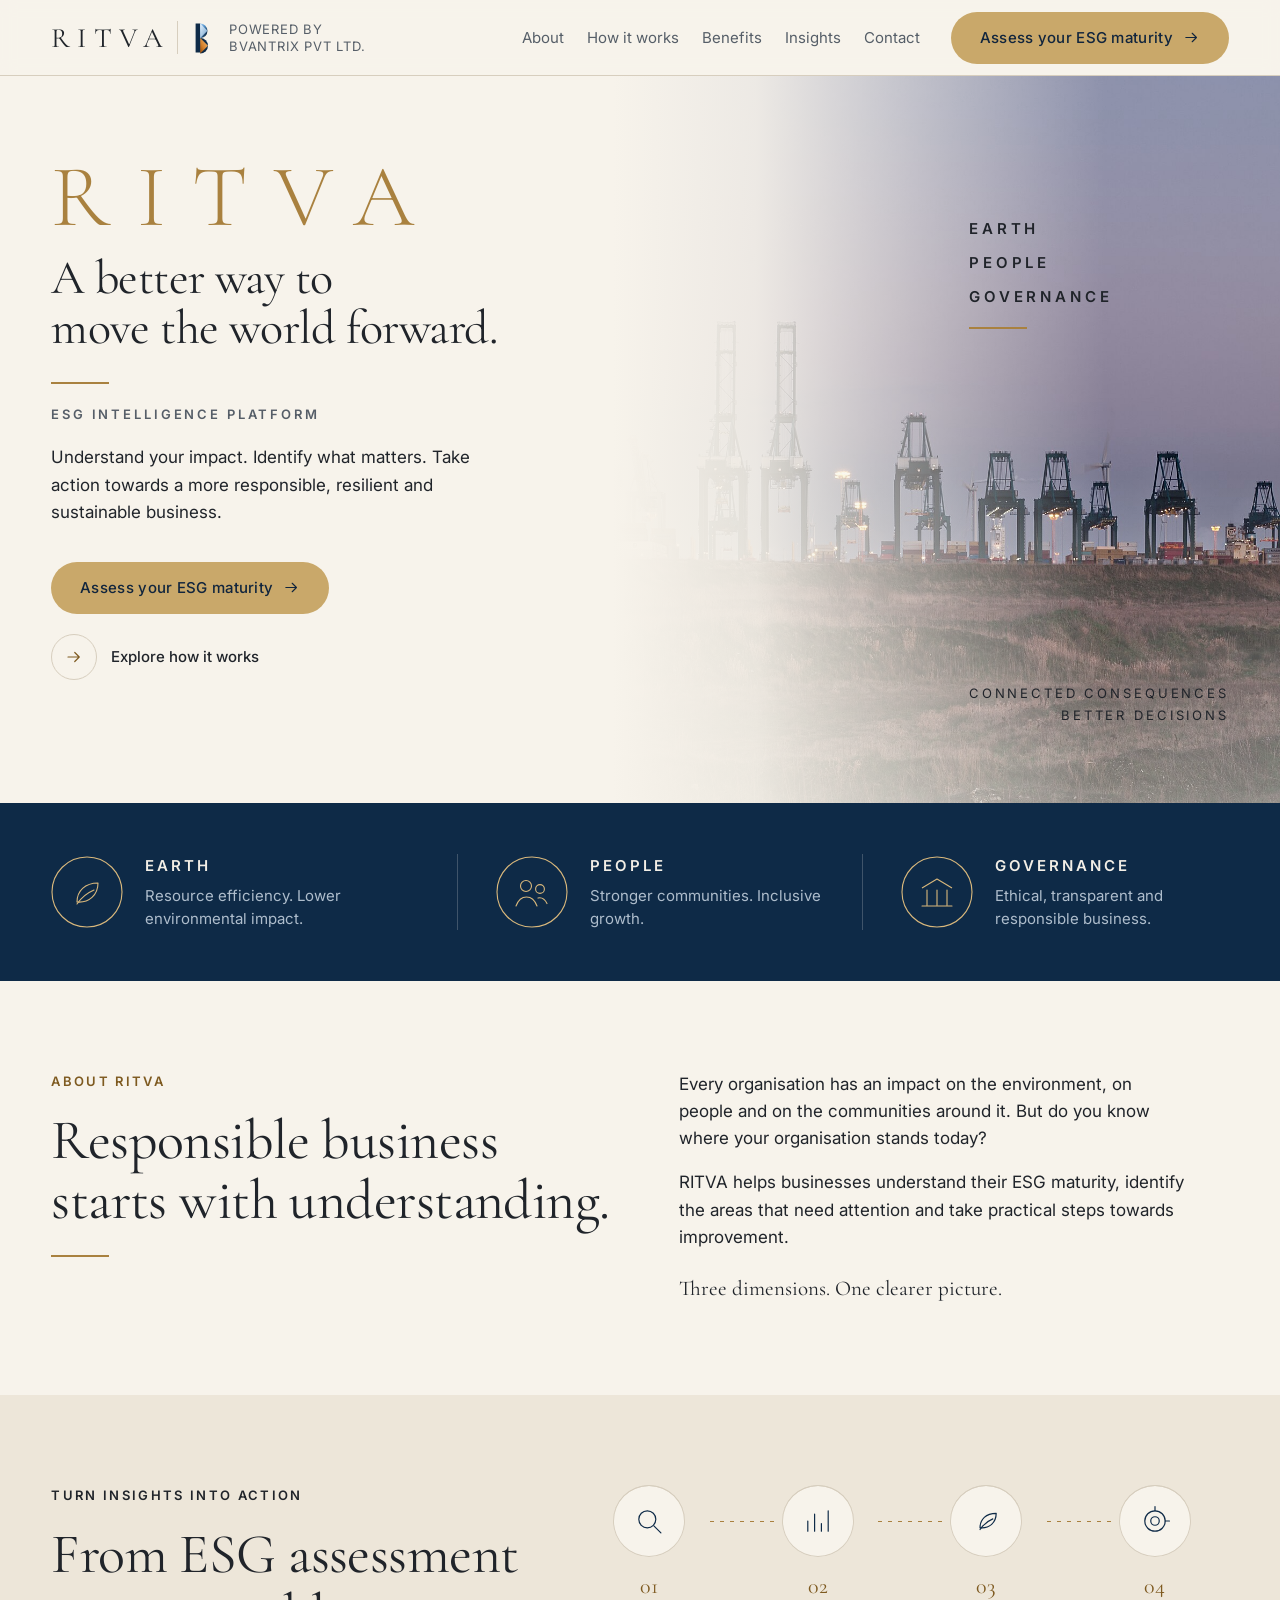
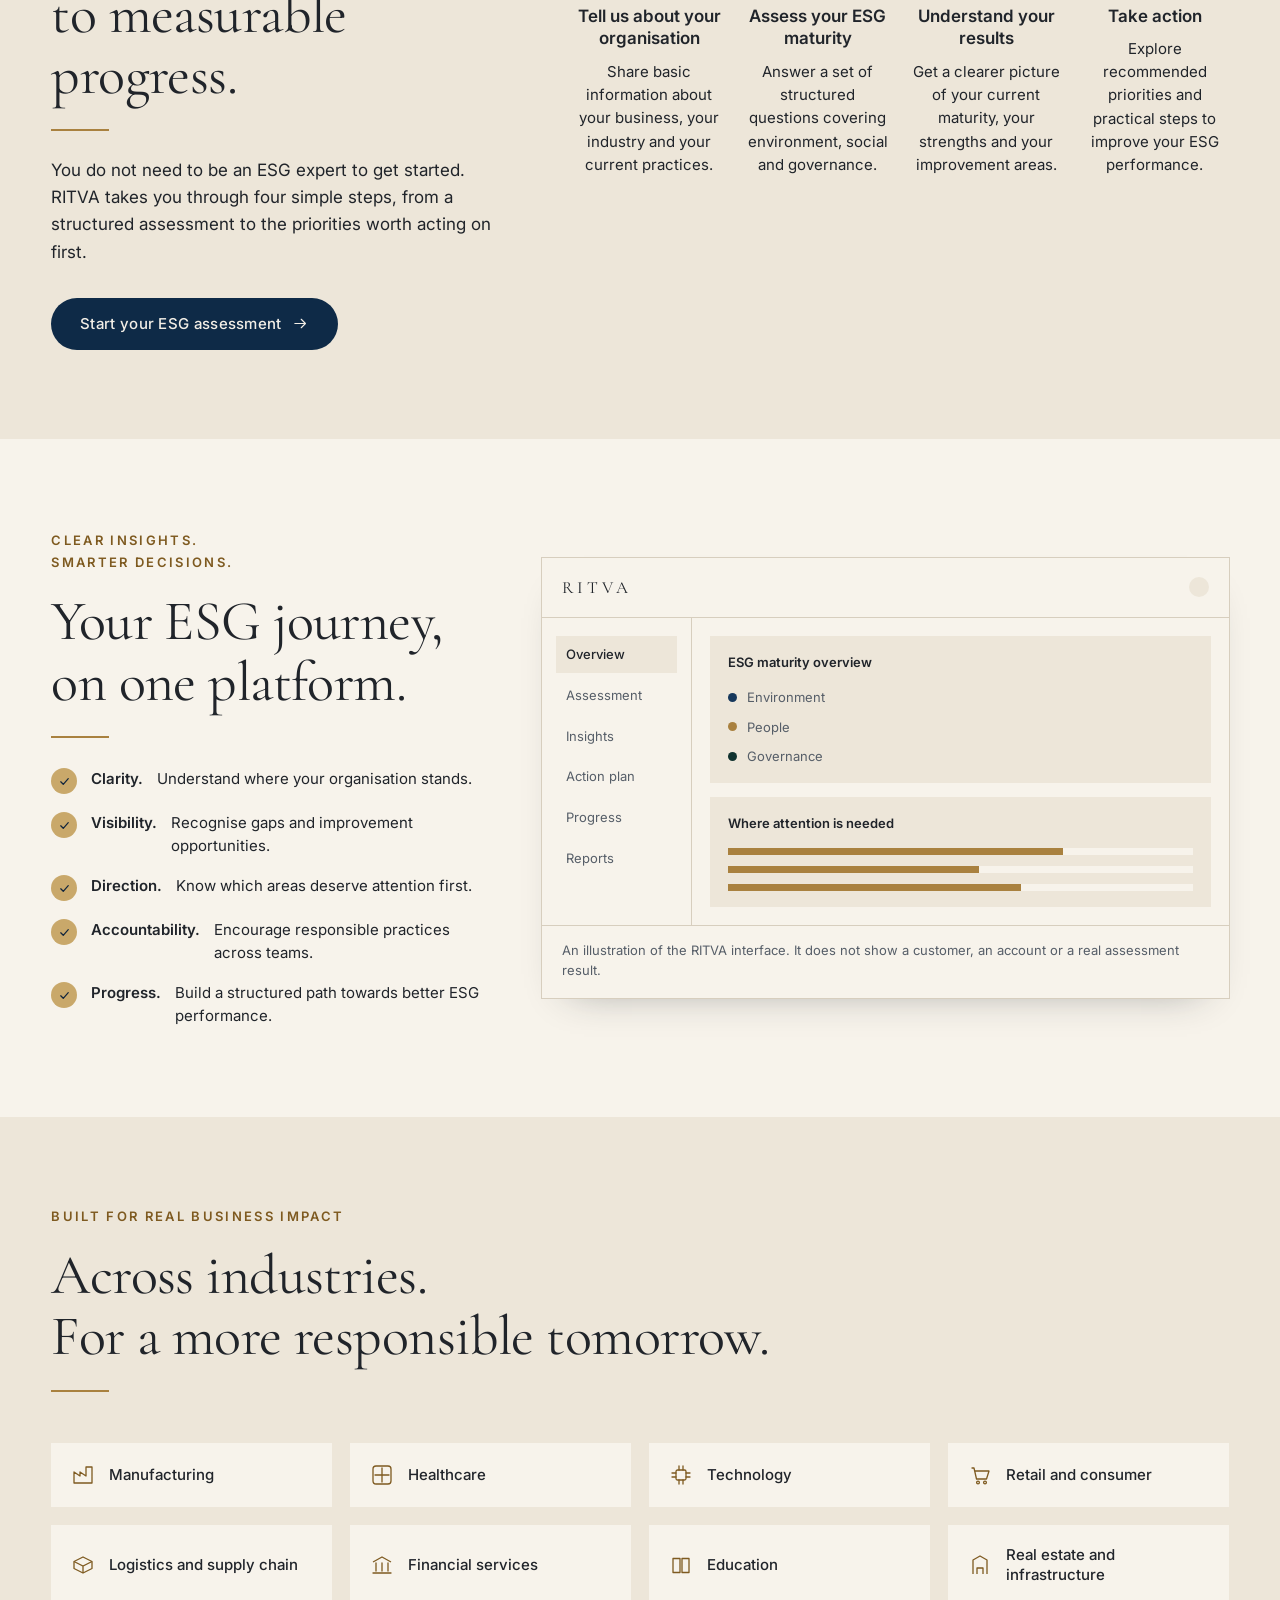
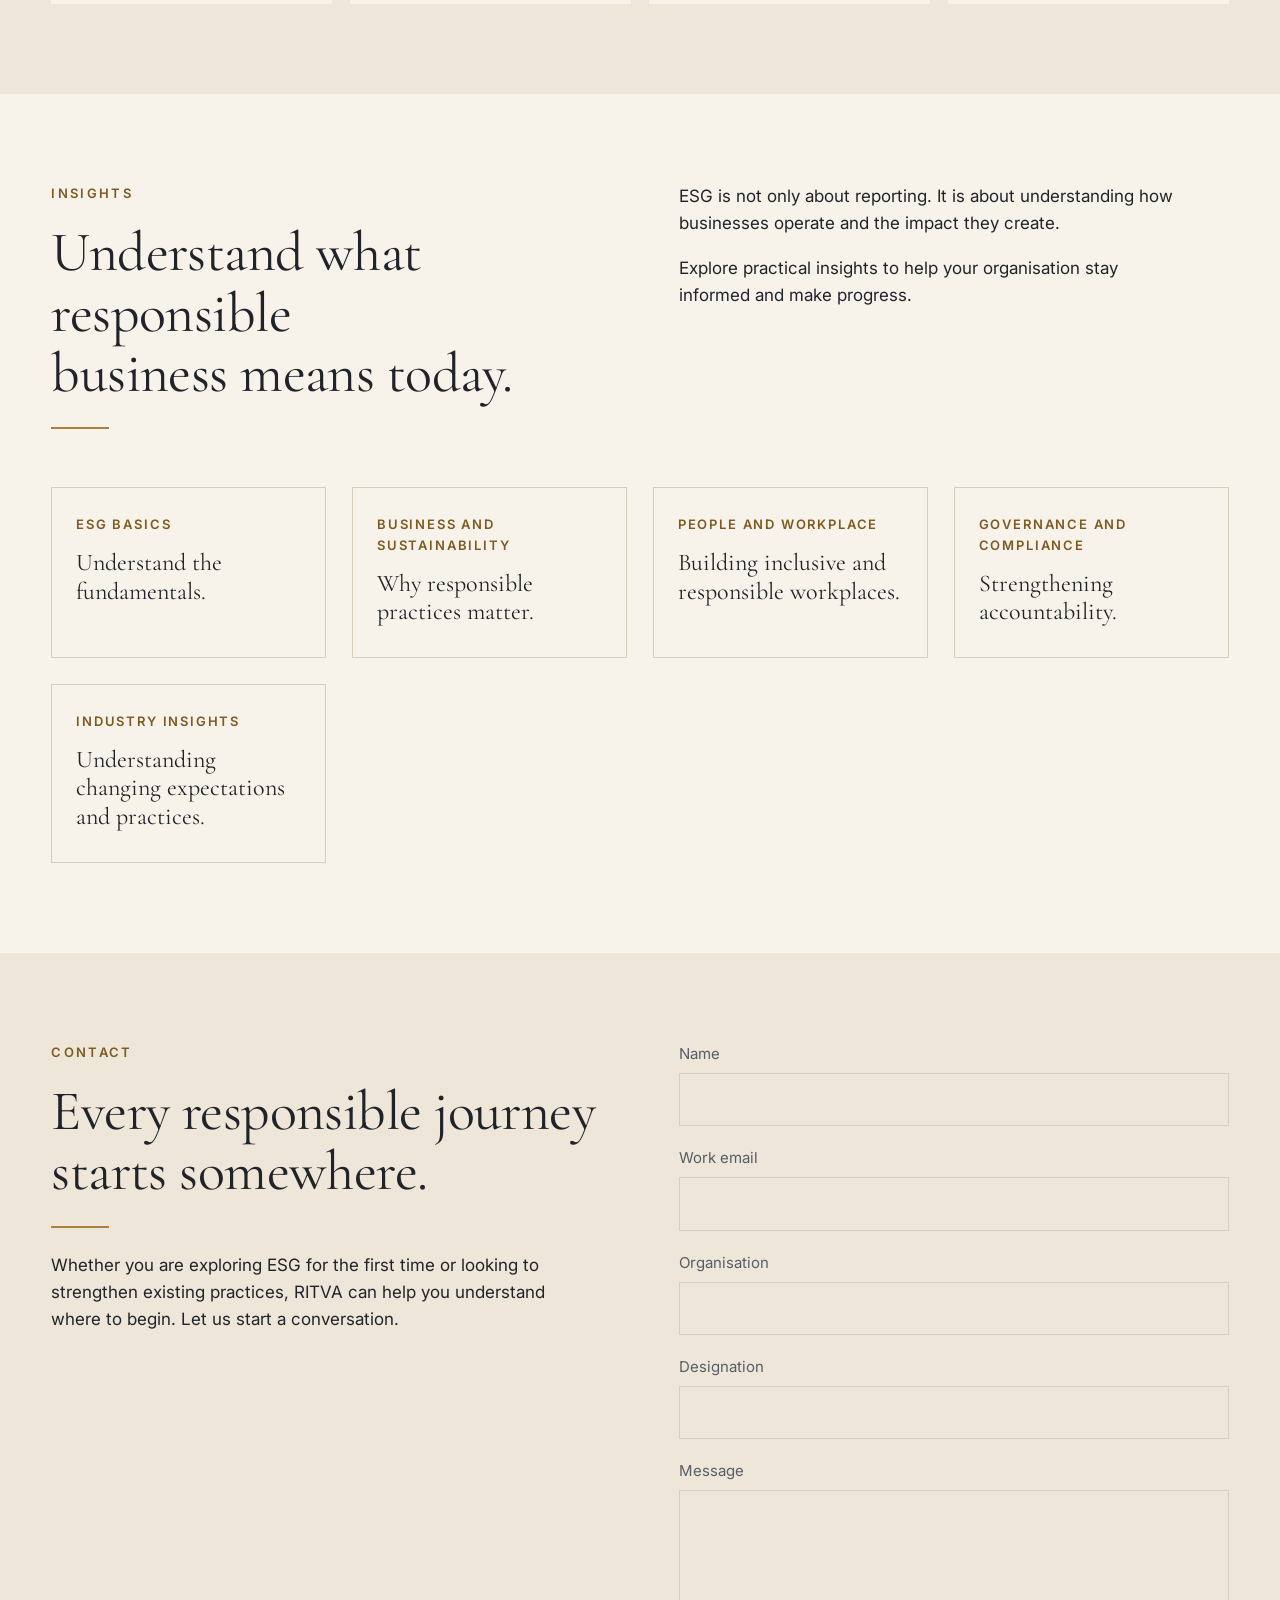
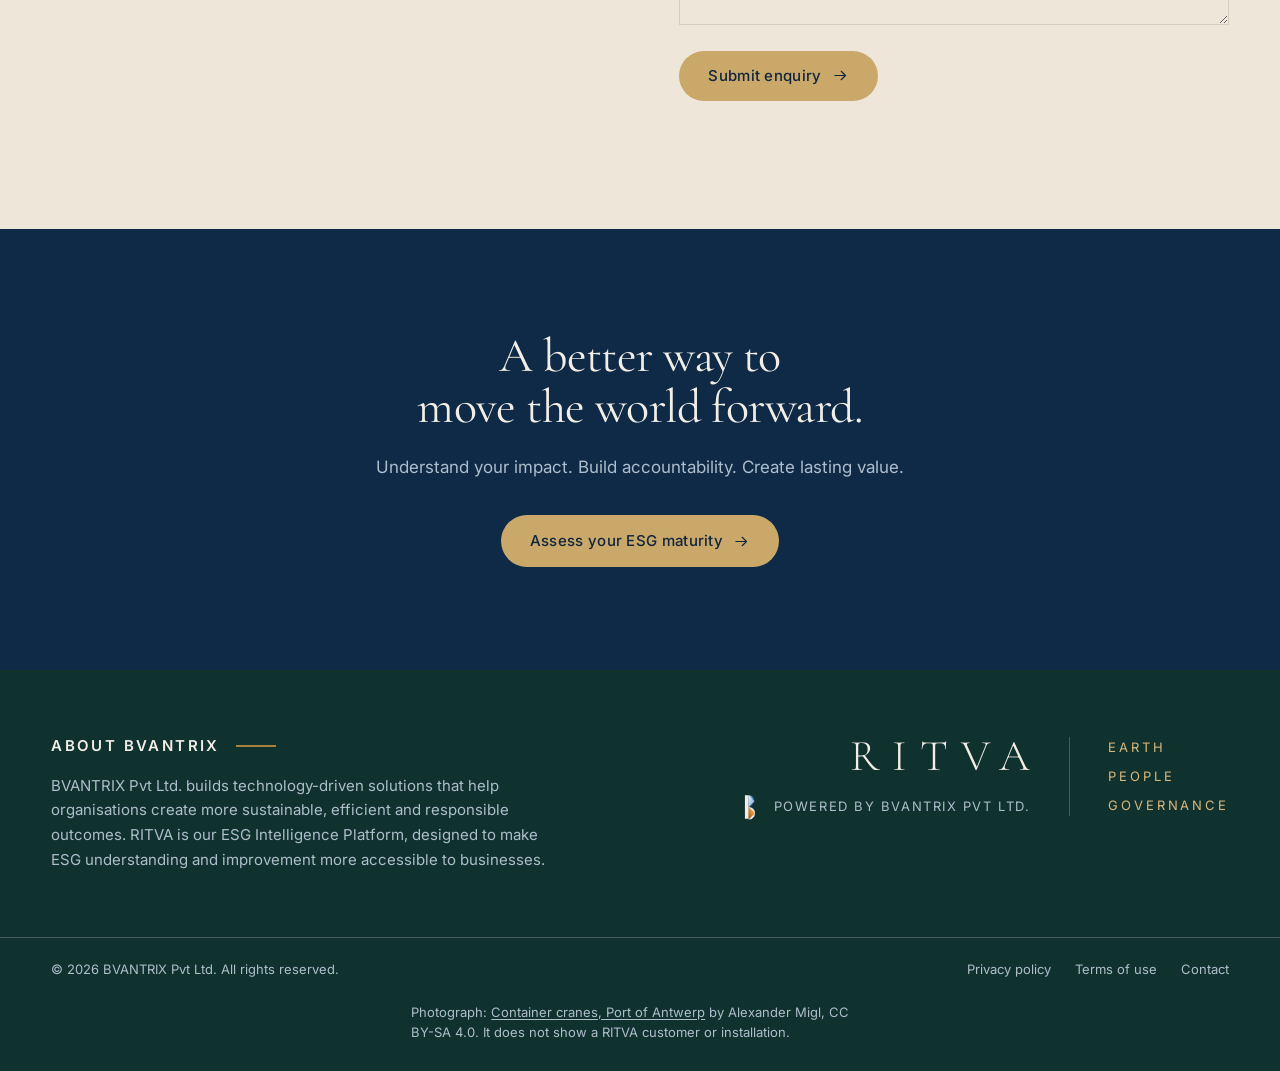
==== index.html @ c0c95ff4 "Soften the buttons: a lighter champagne, deep navy ink The fill was rgb(169,129,63), a dark ochre, c" ====
<!doctype html>
<html lang="en">
<head>
<meta charset="utf-8">
<meta name="viewport" content="width=device-width, initial-scale=1, viewport-fit=cover">

<title>RITVA, an ESG Intelligence Platform powered by BVANTRIX</title>
<meta name="description" content="RITVA helps organisations understand their ESG maturity, identify the areas that need attention and take practical steps towards a more responsible business.">
<link rel="canonical" href="https://bvantrix.com/">

<meta property="og:type" content="website">
<meta property="og:title" content="RITVA, an ESG Intelligence Platform">
<meta property="og:description" content="Understand your impact. Identify what matters. Take action towards a more responsible, resilient and sustainable business.">
<meta property="og:url" content="https://bvantrix.com/">
<meta name="twitter:card" content="summary_large_image">

<meta name="theme-color" content="#0E2A47">
<link rel="icon" href="assets/vectors/favicon.svg" type="image/svg+xml">

<link rel="preconnect" href="https://fonts.googleapis.com">
<link rel="preconnect" href="https://fonts.gstatic.com" crossorigin>
<link href="https://fonts.googleapis.com/css2?family=Cormorant+Garamond:wght@300;400;500&family=Inter:wght@400;500;600&display=swap" rel="stylesheet">

<link rel="stylesheet" href="css/ritva.css?v=2.6">
</head>
<body>

<a class="skip" href="#content">Skip to content</a>

<svg class="defs" aria-hidden="true" focusable="false">
  <defs>
    <linearGradient id="bvxB" x1="18%" y1="2%" x2="86%" y2="78%">
      <stop offset="0%" stop-color="#9CC6EC"/><stop offset="38%" stop-color="#4F8FC8"/><stop offset="100%" stop-color="#0E2A47"/>
    </linearGradient>
    <linearGradient id="bvxF" x1="0%" y1="0%" x2="100%" y2="100%">
      <stop offset="0%" stop-color="#EAF3FB"/><stop offset="100%" stop-color="#7FAFDA"/>
    </linearGradient>
    <linearGradient id="bvxA" x1="4%" y1="96%" x2="84%" y2="10%">
      <stop offset="0%" stop-color="#9A4C08"/><stop offset="42%" stop-color="#D4812C"/><stop offset="100%" stop-color="#F0B46B"/>
    </linearGradient>
    <symbol id="bvxMark" viewBox="0 0 96 124">
      <path d="M14 6 H32 V118 H14 Z" fill="currentColor"/>
      <path d="M32 6 A28 28 0 0 1 32 62 Z" fill="url(#bvxB)"/>
      <path d="M32 6 L60 34 L32 62 Z" fill="url(#bvxF)" opacity=".92"/>
      <path d="M32 62 A30 30 0 0 1 32 122 Z" fill="currentColor"/>
      <path d="M32 62 L62 92 L32 122 Z" fill="url(#bvxA)"/>
    </symbol>
    <symbol id="arw" viewBox="0 0 24 24">
      <path d="M4 12h15M13 6l6 6-6 6" fill="none" stroke="currentColor" stroke-width="1.6"
            stroke-linecap="round" stroke-linejoin="round"/>
    </symbol>
  </defs>
</svg>

<!-- ══ Header ═════════════════════════════════════════════════════════ -->
<header class="bar">
  <a class="brand" href="#top" aria-label="RITVA, home">
    <span class="brand-name">RITVA</span>
    <span class="brand-by">
      <svg class="bvx" viewBox="0 0 96 124" aria-hidden="true"><use href="#bvxMark"/></svg>
      <span>Powered by<br>BVANTRIX Pvt Ltd.</span>
    </span>
  </a>

  <nav class="bar-nav" aria-label="Primary">
    <a href="#about">About</a>
    <a href="#how">How it works</a>
    <a href="#benefits">Benefits</a>
    <a href="#insights">Insights</a>
    <a href="#contact">Contact</a>
  </nav>

  <a class="btn btn--gold bar-cta" href="#contact">
    Assess your ESG maturity <svg class="arw" viewBox="0 0 24 24" aria-hidden="true"><use href="#arw"/></svg>
  </a>
  <button class="menu" id="menuBtn" aria-expanded="false" aria-controls="drawer">Menu</button>
</header>

<div class="drawer" id="drawer" hidden>
  <a href="#about">About</a>
  <a href="#how">How it works</a>
  <a href="#benefits">Benefits</a>
  <a href="#insights">Insights</a>
  <a href="#contact">Contact</a>
  <a class="drawer-cta" href="#contact">Assess your ESG maturity</a>
</div>

<main id="content">

<!-- ══ Hero ═══════════════════════════════════════════════════════════ -->
<section class="hero" id="top">
  <div class="hero-media">
    <img src="assets/container-cranes-at-the-mpet-msc-psa.jpg" width="1920" height="1354"
         alt="A working container terminal at dusk" fetchpriority="high" decoding="async">
  </div>

  <div class="hero-inner">
    <div class="hero-words">
      <p class="wordmark">RITVA</p>
      <h1 class="display">A better way to<br>move the world forward.</h1>
      <span class="rule" aria-hidden="true"></span>
      <!-- taste-skill-ignore: the brief sets this label under the headline --><p class="eyebrow">ESG intelligence platform</p>
      <p class="hero-copy">
        Understand your impact. Identify what matters.
        Take action towards a more responsible, resilient and sustainable business.
      </p>
      <div class="hero-acts">
        <a class="btn btn--gold" href="#contact">
          Assess your ESG maturity <svg class="arw" viewBox="0 0 24 24" aria-hidden="true"><use href="#arw"/></svg>
        </a>
        <a class="btn-ring" href="#how">
          <span class="ring" aria-hidden="true"><svg class="arw" viewBox="0 0 24 24"><use href="#arw"/></svg></span>
          Explore how it works
        </a>
      </div>
    </div>

    <p class="hero-dims" aria-label="Earth, People, Governance">
      <span>Earth</span><span>People</span><span>Governance</span>
      <span class="rule" aria-hidden="true"></span>
    </p>

    <p class="hero-foot" aria-hidden="true">Connected consequences<br>Better decisions</p>
  </div>
</section>

<!-- ══ The three dimensions ═══════════════════════════════════════════ -->
<section class="band" aria-label="The three dimensions RITVA measures">
  <ul class="dims">
    <li>
      <span class="dim-icon" aria-hidden="true">
        <svg viewBox="0 0 72 72" fill="none" stroke="currentColor" stroke-width="1.1">
          <circle cx="36" cy="36" r="35"/>
          <path d="M26 46c0-11 8-19 21-19 0 12-9 20-21 19Z" stroke-linejoin="round"/>
          <path d="M26 48c4-6 10-11 17-14" stroke-linecap="round"/>
        </svg>
      </span>
      <div><h2>Earth</h2><p>Resource efficiency. Lower environmental impact.</p></div>
    </li>
    <li>
      <span class="dim-icon" aria-hidden="true">
        <svg viewBox="0 0 72 72" fill="none" stroke="currentColor" stroke-width="1.1">
          <circle cx="36" cy="36" r="35"/>
          <circle cx="30" cy="30" r="5.5"/><circle cx="44" cy="33" r="4.4"/>
          <path d="M20 50c2.2-6 6-9 10.5-9s8.3 3 10.5 9" stroke-linecap="round"/>
          <path d="M42 42c3.6-.9 7 1.4 9 5.6" stroke-linecap="round"/>
        </svg>
      </span>
      <div><h2>People</h2><p>Stronger communities. Inclusive growth.</p></div>
    </li>
    <li>
      <span class="dim-icon" aria-hidden="true">
        <svg viewBox="0 0 72 72" fill="none" stroke="currentColor" stroke-width="1.1">
          <circle cx="36" cy="36" r="35"/>
          <path d="M21 32 36 23l15 9" stroke-linejoin="round"/>
          <path d="M26 34v15M36 34v15M46 34v15M21 50h30" stroke-linecap="round"/>
        </svg>
      </span>
      <div><h2>Governance</h2><p>Ethical, transparent and responsible business.</p></div>
    </li>
  </ul>
</section>

<!-- ══ About RITVA ════════════════════════════════════════════════════ -->
<section class="page" id="about">
  <div class="split">
    <div>
      <!-- taste-skill-ignore: section labels, as the approved design shows them --><p class="kicker">About RITVA</p>
      <h2 class="head">Responsible business<br>starts with understanding.</h2>
      <span class="rule" aria-hidden="true"></span>
    </div>
    <div class="prose">
      <p>Every organisation has an impact on the environment, on people and on the
        communities around it. But do you know where your organisation stands today?</p>
      <p>RITVA helps businesses understand their ESG maturity, identify the areas
        that need attention and take practical steps towards improvement.</p>
      <p class="prose-note">Three dimensions. One clearer picture.</p>
    </div>
  </div>
</section>

<!-- ══ How it works ═══════════════════════════════════════════════════ -->
<section class="page page--stone" id="how">
  <div class="turn">
    <div class="turn-words">
      <!-- taste-skill-ignore: section labels, as the approved design shows them --><p class="kicker">Turn insights into action</p>
      <h2 class="head">From ESG assessment<br>to measurable progress.</h2>
      <span class="rule" aria-hidden="true"></span>
      <p>You do not need to be an ESG expert to get started. RITVA takes you
        through four simple steps, from a structured assessment to the priorities
        worth acting on first.</p>
      <p class="turn-act"><a class="btn btn--navy" href="#contact">
        Start your ESG assessment <svg class="arw" viewBox="0 0 24 24" aria-hidden="true"><use href="#arw"/></svg>
      </a></p>
    </div>

    <ol class="track">
      <li>
        <span class="track-ico" aria-hidden="true">
          <svg viewBox="0 0 40 40" fill="none" stroke="currentColor" stroke-width="1.4">
            <circle cx="18" cy="18" r="10"/><path d="M26 26l8 8" stroke-linecap="round"/>
          </svg>
        </span>
        <span class="track-n">01</span><!-- taste-skill-ignore: the brief numbers these steps -->
        <h3>Tell us about your organisation</h3>
        <p>Share basic information about your business, your industry and your
          current practices.</p>
      </li>
      <li>
        <span class="track-ico" aria-hidden="true">
          <svg viewBox="0 0 40 40" fill="none" stroke="currentColor" stroke-width="1.4">
            <path d="M8 32V20M16 32V12M24 32v-9M32 32V8" stroke-linecap="round"/>
          </svg>
        </span>
        <span class="track-n">02</span><!-- taste-skill-ignore: the brief numbers these steps -->
        <h3>Assess your ESG maturity</h3>
        <p>Answer a set of structured questions covering environment, social and
          governance.</p>
      </li>
      <li>
        <span class="track-ico" aria-hidden="true">
          <svg viewBox="0 0 40 40" fill="none" stroke="currentColor" stroke-width="1.4">
            <path d="M13 28c0-10 7-17 19-17 0 11-8 18-19 17Z" stroke-linejoin="round"/>
            <path d="M13 30c4-6 9-10 15-12.5" stroke-linecap="round"/>
          </svg>
        </span>
        <span class="track-n">03</span><!-- taste-skill-ignore: the brief numbers these steps -->
        <h3>Understand your results</h3>
        <p>Get a clearer picture of your current maturity, your strengths and your
          improvement areas.</p>
      </li>
      <li>
        <span class="track-ico" aria-hidden="true">
          <svg viewBox="0 0 40 40" fill="none" stroke="currentColor" stroke-width="1.4">
            <circle cx="20" cy="20" r="12"/><circle cx="20" cy="20" r="5"/>
            <path d="M20 8V3M32 20h5" stroke-linecap="round"/>
          </svg>
        </span>
        <span class="track-n">04</span><!-- taste-skill-ignore: the brief numbers these steps -->
        <h3>Take action</h3>
        <p>Explore recommended priorities and practical steps to improve your ESG
          performance.</p>
      </li>
    </ol>
  </div>
</section>

<!-- ══ Benefits, on one platform ══════════════════════════════════════ -->
<section class="page" id="benefits">
  <div class="platform">
    <div class="platform-words">
      <!-- taste-skill-ignore: section labels, as the approved design shows them --><p class="kicker">Clear insights.<br>Smarter decisions.</p>
      <h2 class="head">Your ESG journey,<br>on one platform.</h2>
      <span class="rule" aria-hidden="true"></span>
      <ul class="ticks">
        <li><span class="tick" aria-hidden="true"><svg viewBox="0 0 24 24"><path d="M6 12.5l4 4 8-9" fill="none" stroke="currentColor" stroke-width="2" stroke-linecap="round" stroke-linejoin="round"/></svg></span>
          <b>Clarity.</b> Understand where your organisation stands.</li>
        <li><span class="tick" aria-hidden="true"><svg viewBox="0 0 24 24"><path d="M6 12.5l4 4 8-9" fill="none" stroke="currentColor" stroke-width="2" stroke-linecap="round" stroke-linejoin="round"/></svg></span>
          <b>Visibility.</b> Recognise gaps and improvement opportunities.</li>
        <li><span class="tick" aria-hidden="true"><svg viewBox="0 0 24 24"><path d="M6 12.5l4 4 8-9" fill="none" stroke="currentColor" stroke-width="2" stroke-linecap="round" stroke-linejoin="round"/></svg></span>
          <b>Direction.</b> Know which areas deserve attention first.</li>
        <li><span class="tick" aria-hidden="true"><svg viewBox="0 0 24 24"><path d="M6 12.5l4 4 8-9" fill="none" stroke="currentColor" stroke-width="2" stroke-linecap="round" stroke-linejoin="round"/></svg></span>
          <b>Accountability.</b> Encourage responsible practices across teams.</li>
        <li><span class="tick" aria-hidden="true"><svg viewBox="0 0 24 24"><path d="M6 12.5l4 4 8-9" fill="none" stroke="currentColor" stroke-width="2" stroke-linecap="round" stroke-linejoin="round"/></svg></span>
          <b>Progress.</b> Build a structured path towards better ESG performance.</li>
      </ul>
    </div>

    <figure class="panel" aria-labelledby="panelCap">
      <div class="panel-top">
        <span class="panel-brand">RITVA</span>
        <span class="panel-dot" aria-hidden="true"></span>
      </div>
      <div class="panel-body">
        <nav class="panel-rail" aria-hidden="true">
          <span class="on">Overview</span><span>Assessment</span><span>Insights</span>
          <span>Action plan</span><span>Progress</span><span>Reports</span>
        </nav>
        <div class="panel-main">
          <div class="panel-card">
            <p class="panel-h">ESG maturity overview</p>
            <ul class="panel-legend">
              <li><i style="background:var(--navy-2)"></i>Environment</li>
              <li><i style="background:var(--gold)"></i>People</li>
              <li><i style="background:var(--teal)"></i>Governance</li>
            </ul>
          </div>
          <div class="panel-card panel-card--wide">
            <p class="panel-h">Where attention is needed</p>
            <ul class="panel-bars" aria-hidden="true">
              <li><span style="width:72%"></span></li>
              <li><span style="width:54%"></span></li>
              <li><span style="width:63%"></span></li>
            </ul>
          </div>
        </div>
      </div>
      <figcaption id="panelCap">An illustration of the RITVA interface. It does not show a
        customer, an account or a real assessment result.</figcaption>
    </figure>
  </div>
</section>

<!-- ══ Across industries ══════════════════════════════════════════════ -->
<section class="page page--stone" id="industries">
  <div class="split split--wide">
    <div>
      <!-- taste-skill-ignore: section labels, as the approved design shows them --><p class="kicker">Built for real business impact</p>
      <h2 class="head">Across industries.<br>For a more responsible tomorrow.</h2>
      <span class="rule" aria-hidden="true"></span>
    </div>
  </div>

  <ul class="inds">
    <li><span aria-hidden="true"><svg viewBox="0 0 24 24" fill="none" stroke="currentColor" stroke-width="1.3"><path d="M3 20V9l6 4V9l6 4V4h6v16H3Z" stroke-linejoin="round"/></svg></span>Manufacturing</li>
    <li><span aria-hidden="true"><svg viewBox="0 0 24 24" fill="none" stroke="currentColor" stroke-width="1.3"><path d="M12 5v14M5 12h14" stroke-linecap="round"/><rect x="3" y="3" width="18" height="18" rx="3"/></svg></span>Healthcare</li>
    <li><span aria-hidden="true"><svg viewBox="0 0 24 24" fill="none" stroke="currentColor" stroke-width="1.3"><rect x="7" y="7" width="10" height="10" rx="1.5"/><path d="M10 3v4M14 3v4M10 17v4M14 17v4M3 10h4M3 14h4M17 10h4M17 14h4" stroke-linecap="round"/></svg></span>Technology</li>
    <li><span aria-hidden="true"><svg viewBox="0 0 24 24" fill="none" stroke="currentColor" stroke-width="1.3"><path d="M4 5h2l2.5 11h10L21 8H7" stroke-linecap="round" stroke-linejoin="round"/><circle cx="10" cy="19.5" r="1.4"/><circle cx="17" cy="19.5" r="1.4"/></svg></span>Retail and consumer</li>
    <li><span aria-hidden="true"><svg viewBox="0 0 24 24" fill="none" stroke="currentColor" stroke-width="1.3"><path d="M3 8.5 12 4l9 4.5v7L12 20l-9-4.5v-7Z" stroke-linejoin="round"/><path d="M3 8.5 12 13l9-4.5M12 13v7"/></svg></span>Logistics and supply chain</li>
    <li><span aria-hidden="true"><svg viewBox="0 0 24 24" fill="none" stroke="currentColor" stroke-width="1.3"><path d="M3 9 12 4l9 5" stroke-linejoin="round"/><path d="M6 10v8M12 10v8M18 10v8M3 20h18" stroke-linecap="round"/></svg></span>Financial services</li>
    <li><span aria-hidden="true"><svg viewBox="0 0 24 24" fill="none" stroke="currentColor" stroke-width="1.3"><path d="M4 5.5h7v14H4zM13 5.5h7v14h-7z" stroke-linejoin="round"/></svg></span>Education</li>
    <li><span aria-hidden="true"><svg viewBox="0 0 24 24" fill="none" stroke="currentColor" stroke-width="1.3"><path d="M5 21V7l7-4 7 4v14" stroke-linejoin="round"/><path d="M9 21v-6h6v6" stroke-linejoin="round"/></svg></span>Real estate and infrastructure</li>
  </ul>
</section>

<!-- ══ Insights ═══════════════════════════════════════════════════════ -->
<section class="page" id="insights">
  <div class="split">
    <div>
      <!-- taste-skill-ignore: section labels, as the approved design shows them --><p class="kicker">Insights</p>
      <h2 class="head">Understand what responsible<br>business means today.</h2>
      <span class="rule" aria-hidden="true"></span>
    </div>
    <div class="prose">
      <p>ESG is not only about reporting. It is about understanding how businesses
        operate and the impact they create.</p>
      <p>Explore practical insights to help your organisation stay informed and
        make progress.</p>
    </div>
  </div>

  <ul class="cards">
    <li><p class="card-cat">ESG basics</p><h3>Understand the fundamentals.</h3></li>
    <li><p class="card-cat">Business and sustainability</p><h3>Why responsible practices matter.</h3></li>
    <li><p class="card-cat">People and workplace</p><h3>Building inclusive and responsible workplaces.</h3></li>
    <li><p class="card-cat">Governance and compliance</p><h3>Strengthening accountability.</h3></li>
    <li><p class="card-cat">Industry insights</p><h3>Understanding changing expectations and practices.</h3></li>
  </ul>
</section>

<!-- ══ Contact ════════════════════════════════════════════════════════ -->
<section class="page page--stone" id="contact">
  <div class="split split--form">
    <div>
      <!-- taste-skill-ignore: section labels, as the approved design shows them --><p class="kicker">Contact</p>
      <h2 class="head">Every responsible journey<br>starts somewhere.</h2>
      <span class="rule" aria-hidden="true"></span>
      <p class="prose-lead">
        Whether you are exploring ESG for the first time or looking to strengthen
        existing practices, RITVA can help you understand where to begin.
        Let us start a conversation.
      </p>
    </div>

    <form id="enquiry" novalidate>
      <div class="fields">
        <div class="fld">
          <label for="fName">Name</label>
          <input id="fName" name="name" type="text" autocomplete="name" required>
        </div>
        <div class="fld">
          <label for="fEmail">Work email</label>
          <input id="fEmail" name="email" type="email" autocomplete="email" required>
        </div>
        <div class="fld">
          <label for="fOrg">Organisation</label>
          <input id="fOrg" name="organisation" type="text" autocomplete="organization" required>
        </div>
        <div class="fld">
          <label for="fRole">Designation</label>
          <input id="fRole" name="designation" type="text" autocomplete="organization-title">
        </div>
        <div class="fld">
          <label for="fMsg">Message</label>
          <textarea id="fMsg" name="message" rows="4"></textarea>
        </div>
      </div>
      <p class="form-act">
        <button class="btn btn--gold" type="submit">
          Submit enquiry <svg class="arw" viewBox="0 0 24 24" aria-hidden="true"><use href="#arw"/></svg>
        </button>
      </p>
      <p class="form-note" id="formNote" role="status" aria-live="polite"></p>
    </form>
  </div>
</section>

<!-- ══ Final call to action ═══════════════════════════════════════════ -->
<section class="close-cta" aria-labelledby="closeHead">
  <h2 class="display" id="closeHead">A better way to<br>move the world forward.</h2>
  <p>Understand your impact. Build accountability. Create lasting value.</p>
  <p><a class="btn btn--gold" href="#contact">
    Assess your ESG maturity <svg class="arw" viewBox="0 0 24 24" aria-hidden="true"><use href="#arw"/></svg>
  </a></p>
</section>

</main>

<!-- ══ Footer ═════════════════════════════════════════════════════════ -->
<footer class="foot">
  <div class="foot-main">
    <div class="foot-about">
      <h2>About BVANTRIX <span class="rule" aria-hidden="true"></span></h2>
      <p>BVANTRIX Pvt Ltd. builds technology-driven solutions that help organisations
        create more sustainable, efficient and responsible outcomes. RITVA is our ESG
        Intelligence Platform, designed to make ESG understanding and improvement more
        accessible to businesses.</p>
    </div>

    <div class="foot-brand">
      <div>
        <p class="wordmark wordmark--foot">RITVA</p>
        <p class="foot-by">
          <svg class="bvx" viewBox="0 0 96 124" aria-hidden="true"><use href="#bvxMark"/></svg>
          <span>Powered by BVANTRIX Pvt Ltd.</span>
        </p>
      </div>
      <p class="foot-dims"><span>Earth</span><span>People</span><span>Governance</span></p>
    </div>
  </div>

  <div class="foot-strip">
    <p>&copy; 2026 BVANTRIX Pvt Ltd. All rights reserved.</p>
    <nav aria-label="Legal">
      <a href="#contact">Privacy policy</a>
      <a href="#contact">Terms of use</a>
      <a href="#contact">Contact</a>
    </nav>
  </div>

  <p class="foot-credit">
    Photograph: <a href="https://commons.wikimedia.org/wiki/File:Container_cranes_at_the_MPET-_MSC_PSA_European_Terminal_in_Port_of_Antwerp_(Kieldrecht,_Belgium)_during_sunset_(DSCF2787).jpg">Container cranes, Port of Antwerp</a>
    by Alexander Migl, CC BY-SA 4.0. It does not show a RITVA customer or installation.
  </p>
</footer>

<script src="js/ritva.js?v=2.0"></script>
</body>
</html>
---- css/ritva.css ----
/* ===========================================================================
   RITVA, an ESG Intelligence Platform powered by BVANTRIX Pvt Ltd.
   Palette, type and layout follow the approved implementation brief:
   deep navy, warm ivory, champagne gold, soft stone, dark charcoal;
   an editorial serif for headlines over a clean sans for everything else.
   =========================================================================== */

:root {
  /* paper and ink */
  --ivory:    #F7F3EB;   /* primary background */
  --stone:    #EDE6D9;   /* secondary background */
  --charcoal: #20242A;   /* body text */
  --muted:    #565E68;   /* secondary text, 7.0:1 on ivory */

  /* the dark fields */
  --navy:     #0E2A47;
  --navy-2:   #16385C;
  --teal:     #10322F;
  --on-navy:  #F2EEE6;
  --on-navy-2:#AEBDCC;   /* 7.3:1 on navy */

  /* the one highlight */
  /* three weights of one champagne note, each for a different job:
     --gold      ink and rules on paper (3.2:1 at display size)
     --gold-fill the lighter champagne a button is filled with
     --gold-text the darkened note small labels are set in (5.1:1 on stone) */
  --gold:      #A9813F;
  --gold-fill: #C9A86A;
  --gold-deep: #B8954F;   /* the fill, pressed */
  --gold-text: #7E5A20;
  --gold-lit: #D9B87C;   /* the same note, for use on navy */
  --gold-ink: #11253D;   /* deep navy on the champagne fill: 6.9:1, and far softer than near-black */
  --rule:     #D7CEBE;
  --rule-navy:rgba(242,238,230,.22);

  /* two faces, no more */
  --display: "Cormorant Garamond", Georgia, "Times New Roman", serif;
  --text:    "Inter", -apple-system, BlinkMacSystemFont, system-ui, sans-serif;

  /* a small type scale */
  --t-micro: 0.8125rem;                                    /* 13 */
  --t-small: 0.9375rem;                                    /* 15 */
  --t-body:  clamp(1rem, 0.95rem + 0.2vw, 1.0625rem);      /* 16-17 */
  --t-lead:  clamp(1.125rem, 1rem + 0.45vw, 1.3125rem);    /* 18-21 */
  --t-h3:    clamp(1.25rem, 1.05rem + 0.6vw, 1.5rem);      /* 20-24 */
  --t-head:  clamp(2rem, 1.25rem + 2.9vw, 3.5rem);         /* 32-56 */
  --t-disp:  clamp(2.125rem, 1.4rem + 2.2vw, 3rem);        /* 34-48 */

  /* the frame */
  --bar-h:  76px;
  --page:   1320px;
  --margin: clamp(20px, 4vw, 64px);
  --gutter: clamp(28px, 4vw, 72px);
  --gap:    clamp(64px, 7vw, 120px);
}

*, *::before, *::after { box-sizing: border-box; }

html { scroll-behavior: smooth; scroll-padding-top: calc(var(--bar-h) + 16px); }
@media (prefers-reduced-motion: reduce) { html { scroll-behavior: auto; } }

body {
  margin: 0;
  background: var(--ivory);
  color: var(--charcoal);
  font-family: var(--text);
  font-size: var(--t-body);
  line-height: 1.6;
  -webkit-font-smoothing: antialiased;
  text-rendering: optimizeLegibility;
}

img, svg { max-width: 100%; }
img { display: block; height: auto; }
[hidden] { display: none !important; }

h1, h2, h3, p, ul, ol, figure { margin: 0; }
ul, ol { list-style: none; padding: 0; }
a { color: inherit; }

.skip {
  position: absolute; left: -9999px; top: 0; z-index: 100;
  background: var(--navy); color: var(--on-navy);
  padding: 12px 18px; font-size: var(--t-small);
}
.skip:focus { left: 8px; top: 8px; }

:focus-visible { outline: 2px solid var(--gold); outline-offset: 3px; }

/* ── the frame ───────────────────────────────────────────────────────── */

.page, .bar, .band > *, .foot-main, .foot-strip, .close-cta, .hero-inner {
  width: 100%; max-width: var(--page);
  margin-inline: auto;
  padding-inline: var(--margin);
}
.page { padding-block: var(--gap); }
.page + .page { padding-top: 0; }
.page--stone { background: var(--stone); max-width: none; }
.page--stone > * { max-width: var(--page); margin-inline: auto; }
.page--stone { padding-block: var(--gap); }
.page + .page--stone, .page--stone + .page { padding-top: var(--gap); }

/* ── type ────────────────────────────────────────────────────────────── */

.display {
  font-family: var(--display);
  font-weight: 400;
  font-size: var(--t-disp);
  line-height: 1.05;
  letter-spacing: -0.012em;
}
.head {
  font-family: var(--display);
  font-weight: 400;
  font-size: var(--t-head);
  line-height: 1.08;
  letter-spacing: -0.01em;
}
.kicker {  /* taste-skill-ignore: section labels the approved design uses */
  font-size: var(--t-micro);
  font-weight: 600;
  letter-spacing: 0.18em;
  text-transform: uppercase;
  color: var(--gold-text);
  margin-bottom: 18px;
}
.eyebrow {  /* taste-skill-ignore: the brief's label under the headline */
  font-size: var(--t-micro);
  font-weight: 600;
  letter-spacing: 0.22em;
  text-transform: uppercase;
  color: var(--muted);
}
.prose { max-width: 46ch; color: var(--charcoal); }   /* the brief sets body text in charcoal */
.prose p + p { margin-top: 1em; }
.prose-note {
  margin-top: 1.4em;
  font-family: var(--display);
  font-size: var(--t-lead);
  color: var(--charcoal);
}
.prose-lead { margin-top: 24px; max-width: 46ch; color: var(--charcoal); }

/* the wordmark is the identity: no emblem, letter-spacing does the work */
.wordmark {
  font-family: var(--display);
  font-weight: 300;
  letter-spacing: 0.3em;
  /* letter-spacing adds its space AFTER the last letter, so it is the right
     edge that needs correcting, not the left. A text-indent here pushed the
     whole word 26px off the margin every other line in the hero sits on. */
  margin-right: -0.3em;
  line-height: 1;
}

/* ── buttons ─────────────────────────────────────────────────────────── */

.btn {
  display: inline-flex; align-items: center; justify-content: center;
  gap: 10px;
  min-height: 50px;
  padding: 13px 28px;
  border-radius: 999px;
  font-family: var(--text);
  font-size: var(--t-small); font-weight: 500;
  letter-spacing: 0.02em;
  text-decoration: none;
  border: 1px solid transparent;  /* taste-skill-ignore: a rule the approved reference design draws */
  cursor: pointer;
  transition: background-color .2s ease, color .2s ease, border-color .2s ease;
}
.btn--gold { background: var(--gold-fill); color: var(--gold-ink); }
.btn--gold:hover { background: var(--gold-deep); }
.btn--quiet { background: transparent; color: var(--charcoal); border-color: var(--rule); }
.btn--quiet:hover { border-color: var(--gold); color: var(--gold-text); }

/* ── header ──────────────────────────────────────────────────────────── */

.bar {
  position: sticky; top: 0; z-index: 50;
  display: flex; align-items: center; gap: clamp(16px, 2.4vw, 40px);
  min-height: var(--bar-h);
  background: rgba(247, 243, 235, .92);
  backdrop-filter: saturate(140%) blur(8px);
  border-bottom: 1px solid var(--rule);  /* taste-skill-ignore: a rule the approved reference design draws */
}
.brand {
  display: flex; align-items: center; gap: 14px;
  margin-right: auto;
  text-decoration: none;
  min-height: 24px;
}
.brand-name {
  font-family: var(--display);
  font-size: clamp(1.375rem, 1.1rem + 0.9vw, 1.75rem);
  font-weight: 400;
  letter-spacing: 0.26em; margin-right: -0.26em;
  line-height: 1;
}
.brand-by {
  display: flex; align-items: center; gap: 12px;
  padding-left: 14px;
  border-left: 1px solid var(--rule);  /* taste-skill-ignore: a rule the approved reference design draws */
  font-size: 0.8125rem; line-height: 1.25;      /* 13px: this is read, not decoration */
  letter-spacing: 0.06em; text-transform: uppercase;
  color: var(--muted);
}
.brand-by .bvx {
  /* sized by height so it stands level with the two lines of the label
     rather than sitting in them as a speck: it was 13px wide, 0.6 the
     height of the RITVA wordmark beside it */
  height: 32px; width: auto;
  color: var(--navy); flex: none;
}

.bar-nav { display: flex; gap: clamp(14px, 1.8vw, 30px); }
.bar-nav a {
  position: relative;
  display: inline-flex; align-items: center; min-height: 24px;
  font-size: var(--t-small); color: var(--muted);
  text-decoration: none;
}
.bar-nav a:hover { color: var(--charcoal); }
.bar-nav a::after {
  content: ""; position: absolute; left: 0; right: 0; bottom: -3px; height: 1.5px;
  background: var(--gold); transform: scaleX(0); transform-origin: right;
  transition: transform .3s cubic-bezier(.16,.84,.3,1);
}
.bar-nav a:hover::after, .bar-nav a:focus-visible::after { transform: scaleX(1); transform-origin: left; }

.menu {
  display: none;
  background: none; border: 0; padding: 6px 0;
  font-family: var(--text); font-size: var(--t-small); color: var(--charcoal);
  min-height: 24px; cursor: pointer;
}

.drawer {
  position: sticky; top: var(--bar-h); z-index: 49;
  background: var(--ivory);
  border-bottom: 1px solid var(--rule);  /* taste-skill-ignore: a rule the approved reference design draws */
  padding: 8px var(--margin) 22px;
  display: grid; gap: 2px;
}
.drawer a {
  display: flex; align-items: center; min-height: 44px;
  font-size: var(--t-body); color: var(--charcoal); text-decoration: none;
  border-bottom: 1px solid var(--rule);  /* taste-skill-ignore: a rule the approved reference design draws */
}
.drawer .drawer-cta {
  margin-top: 14px; border: 0;
  background: var(--gold-fill); color: var(--gold-ink);
  justify-content: center; font-weight: 500;
}

/* ── hero: the photograph bleeds in from the right and dissolves into the
   page, so the words sit on paper rather than on a panel edge ─────────── */

.hero { position: relative; isolation: isolate; overflow: hidden; }
.hero-media { position: absolute; inset: 0 0 0 auto; width: 62%; z-index: -1; }
.hero-media img { width: 100%; height: 100%; object-fit: cover; filter: saturate(.8) contrast(1.02); }
.hero-media::after {
  content: ""; position: absolute; inset: 0;
  /* opaque for the first stretch so the photograph's own edge never shows as
     a seam, then away to nothing */
  background:
    linear-gradient(90deg, var(--ivory) 0 16%, rgba(247,243,235,.9) 34%, rgba(247,243,235,0) 78%),  /* taste-skill-ignore: the scrim over the hero photograph, and the dotted step connector */
    linear-gradient(0deg, rgba(247,243,235,.5), rgba(247,243,235,0) 45%);  /* taste-skill-ignore: the scrim over the hero photograph, and the dotted step connector */
}
.hero-inner {
  position: relative;
  display: grid;
  grid-template-columns: minmax(0, 1fr) auto;
  align-items: start;
  padding-block: clamp(48px, 6vw, 92px) clamp(52px, 6vw, 96px);
  min-height: clamp(520px, 56vw, 660px);
}
.hero-words { grid-column: 1; max-width: 42ch; }
.hero .wordmark {
  font-size: clamp(2.75rem, 1.4rem + 5.4vw, 5.5rem);
  color: var(--gold); margin-bottom: 12px;
}
.hero .display { margin-bottom: 0; }
.hero .hero-words .rule { margin: 28px 0 20px; }
.hero .eyebrow { margin-bottom: 20px; }  /* taste-skill-ignore: the approved reference design uses this */
.hero-copy { color: var(--charcoal); max-width: 44ch; }
.hero-acts { display: flex; flex-wrap: wrap; align-items: center; gap: 18px 26px; margin-top: 36px; }

/* the dimensions, standing at the top right of the picture */
.hero-dims {
  grid-column: 2; align-self: start;
  display: grid; gap: 10px; justify-items: start;
  padding-top: clamp(40px, 5vw, 72px);
  font-size: var(--t-small); font-weight: 600;
  letter-spacing: 0.26em; text-transform: uppercase;
  color: var(--charcoal);
}
.hero-dims .rule { margin-top: 8px; }
.hero-foot {
  grid-column: 2; align-self: end;
  text-align: right;
  font-size: var(--t-micro); line-height: 1.7;
  letter-spacing: 0.22em; text-transform: uppercase;
  color: var(--charcoal);   /* it sits over the photograph: 3.1:1 as muted grey */
}

/* ── the three dimensions, on a navy band ────────────────────────────── */

.band { background: var(--navy); color: var(--on-navy); }
.dims {
  display: grid; grid-template-columns: repeat(3, minmax(0, 1fr));
  gap: clamp(24px, 3vw, 56px);
  padding-block: clamp(36px, 4vw, 56px);
}
.dims li { display: flex; align-items: center; gap: 22px; }
.dims li + li { border-left: 1px solid var(--rule-navy); padding-left: clamp(24px, 3vw, 56px); }  /* taste-skill-ignore: a rule the approved reference design draws */
.dim-icon { flex: none; color: var(--gold-lit); }
.dim-icon svg { width: 72px; height: 72px; display: block; }
.dims h2 {
  font-family: var(--text);
  font-size: var(--t-small); font-weight: 600;
  letter-spacing: 0.2em; text-transform: uppercase;
  margin-bottom: 7px;
}
.dims p { color: var(--on-navy-2); font-size: var(--t-small); line-height: 1.5; }

/* ── a section's head, beside its prose ──────────────────────────────── */

.split {
  display: grid;
  grid-template-columns: minmax(0, 1.05fr) minmax(0, 1fr);
  gap: var(--gutter);
  align-items: start;
}
.split--form { align-items: start; }
/* a head that must hold its own line, with no prose column beside it */
.split--wide { grid-template-columns: 1fr; }

/* ── how it works, four steps ────────────────────────────────────────── */

.steps {
  margin-top: clamp(44px, 5vw, 72px);
  display: grid; grid-template-columns: repeat(4, minmax(0, 1fr));
  gap: clamp(20px, 2.4vw, 36px);
}
.steps li { position: relative; padding-top: 30px; border-top: 1px solid var(--rule); }  /* taste-skill-ignore: a rule the approved reference design draws */
.steps li::before {
  content: ""; position: absolute; top: -4px; left: 0;
  width: 7px; height: 7px; border-radius: 50%; background: var(--gold);
}
.step-n {
  display: block;
  font-family: var(--display); font-size: 1.5rem; color: var(--gold);
  line-height: 1; margin-bottom: 12px;
}
.steps h3 {
  font-family: var(--text); font-size: var(--t-small); font-weight: 600;
  letter-spacing: 0.06em; text-transform: uppercase;
  margin-bottom: 10px;
}
.steps p { color: var(--charcoal); font-size: var(--t-small); line-height: 1.55; }
.steps-act { margin-top: clamp(36px, 4vw, 56px); }

/* ── why RITVA, five values ──────────────────────────────────────────── */

.values {
  margin-top: clamp(40px, 4.5vw, 64px);
  display: grid; grid-template-columns: repeat(5, minmax(0, 1fr));
  gap: clamp(18px, 2vw, 30px);
}
.values li { padding: 28px 24px; background: var(--stone); }
.values h3 {
  font-family: var(--text); font-size: var(--t-micro); font-weight: 600;
  letter-spacing: 0.16em; text-transform: uppercase; color: var(--gold-text);
  margin-bottom: 12px;
}
.values p { font-size: var(--t-small); line-height: 1.55; }

/* ── insights, five categories ───────────────────────────────────────── */

.cards {
  margin-top: clamp(40px, 4.5vw, 64px);
  display: grid; grid-template-columns: repeat(auto-fit, minmax(230px, 1fr));
  gap: clamp(18px, 2vw, 28px);
}
.cards li {
  background: var(--ivory);
  border: 1px solid var(--rule);  /* taste-skill-ignore: a rule the approved reference design draws */
  padding: 26px 24px 30px;
  transition: border-color .2s ease;
}
.cards li:hover { border-color: var(--gold); }
.card-cat {
  font-size: var(--t-micro); font-weight: 600;
  letter-spacing: 0.14em; text-transform: uppercase; color: var(--gold-text);
  margin-bottom: 14px;
}
.cards h3 { font-family: var(--display); font-size: var(--t-h3); font-weight: 400; line-height: 1.2; }

/* ── the enquiry form ────────────────────────────────────────────────── */

.fields { display: grid; gap: 20px; }
.fld { display: grid; gap: 7px; }
.fld label { font-size: var(--t-small); color: var(--muted); }
.fld input, .fld textarea {
  font: inherit; font-size: var(--t-body); color: var(--charcoal);
  background: transparent;
  border: 1px solid var(--rule);  /* taste-skill-ignore: a rule the approved reference design draws */
  padding: 12px 14px;
  min-height: 48px;
  width: 100%;
}
.fld textarea { resize: vertical; min-height: 110px; }
.fld input:focus, .fld textarea:focus { border-color: var(--gold); outline-offset: 1px; }
.fld input[aria-invalid="true"], .fld textarea[aria-invalid="true"] { border-color: #9B2C1E; }
.form-act { margin-top: 26px; }
.form-note { margin-top: 16px; font-size: var(--t-small); color: var(--muted); min-height: 1.5em; }
.form-note[data-ok="1"] { color: var(--charcoal); }

/* ── the closing call to action ──────────────────────────────────────── */

.close-cta {
  background: var(--navy);
  max-width: none;
  color: var(--on-navy);
  text-align: center;
  padding-block: clamp(72px, 8vw, 128px);
}
.close-cta .display { max-width: 24ch; margin-inline: auto; }
.close-cta > p { color: var(--on-navy-2); margin-top: 22px; }
.close-cta > p:last-child { margin-top: 34px; }

/* ── footer ──────────────────────────────────────────────────────────── */

.foot { background: var(--teal); color: var(--on-navy); }
.foot-main {
  display: grid; grid-template-columns: minmax(0, 1.2fr) minmax(0, 1fr);
  gap: var(--gutter);
  padding-block: clamp(48px, 5vw, 76px);
  align-items: start;
}
.foot-about h2 {
  font-family: var(--text); font-size: var(--t-small); font-weight: 600;
  letter-spacing: 0.16em; text-transform: uppercase;
  margin-bottom: 16px;
}
.foot-about p { color: var(--on-navy-2); font-size: var(--t-small); line-height: 1.65; max-width: 56ch; }
.foot-brand { justify-self: end; text-align: right; }
.wordmark--foot { font-size: clamp(1.75rem, 1.2rem + 2vw, 2.75rem); }
.foot-by {
  display: flex; align-items: center; justify-content: flex-end; gap: 12px;
  margin-top: 16px;
  font-size: 0.8125rem; letter-spacing: 0.12em; text-transform: uppercase;
  color: var(--on-navy-2);
}
.foot-by .bvx { height: 26px; width: auto; color: var(--on-navy); flex: none; }
.foot-dims {
  margin-top: 16px;
  font-size: var(--t-micro); letter-spacing: 0.22em; text-transform: uppercase;
  color: var(--gold-lit);
}

.foot-strip {
  border-top: 1px solid var(--rule-navy);  /* taste-skill-ignore: a rule the approved reference design draws */
  padding-block: 20px;
  display: flex; flex-wrap: wrap; gap: 14px 28px;
  align-items: center; justify-content: space-between;
  font-size: var(--t-micro); color: var(--on-navy-2);
}
.foot-strip nav { display: flex; flex-wrap: wrap; gap: 14px 24px; }
.foot-strip a {
  display: inline-flex; align-items: center; min-height: 24px;
  color: var(--on-navy-2); text-decoration: none;
}
.foot-strip a:hover { color: var(--on-navy); }

.foot-credit {
  max-width: var(--page); margin-inline: auto;
  padding: 0 var(--margin) 28px;
  font-size: var(--t-micro); line-height: 1.6; color: var(--on-navy-2);
  max-width: min(var(--page), 70ch);
}
.foot-credit a { color: var(--on-navy-2); text-decoration: underline; text-underline-offset: 2px; }

/* ── entrances, kept light as the brief asks ─────────────────────────── */

@media (prefers-reduced-motion: no-preference) {
  .rise { opacity: 0; transform: translateY(14px); }
  .rise.in { opacity: 1; transform: none; transition: opacity .6s ease, transform .6s cubic-bezier(.16,.84,.3,1); }
}

/* ── narrower ────────────────────────────────────────────────────────── */

@media (max-width: 1080px) {
  .values { grid-template-columns: repeat(3, minmax(0, 1fr)); }
  .steps { grid-template-columns: repeat(2, minmax(0, 1fr)); gap: 32px; }
}

@media (max-width: 920px) {
  .bar-nav, .bar-cta { display: none; }
  .menu { display: block; }
  .hero { grid-template-columns: 1fr; gap: 36px; }
  .hero-words { max-width: none; }
  .split { grid-template-columns: 1fr; gap: 28px; }
  .dims { grid-template-columns: 1fr; gap: 26px; }
  .dims li + li { border-left: 0; padding-left: 0; border-top: 1px solid var(--rule-navy); padding-top: 26px; }  /* taste-skill-ignore: a rule the approved reference design draws */
  .foot-main { grid-template-columns: 1fr; }
  .foot-brand { justify-self: start; text-align: left; }
  .foot-by { justify-content: flex-start; }
}

@media (max-width: 680px) {
  .values { grid-template-columns: 1fr; }
  .steps { grid-template-columns: 1fr; }
  .hero-acts .btn { width: 100%; }
  .foot-strip { flex-direction: column; align-items: flex-start; }
}

@media (max-width: 560px) {
  /* the wordmark shrinks here, so the mark follows it and keeps the same
     ratio it holds on a desktop */
  .brand-by .bvx { height: 26px; }
}

@media (max-width: 420px) {
  /* the smallest phones lose the words, never the mark: the BVANTRIX
     attribution stays visible everywhere the wordmark appears */
  .brand-by span { display: none; }
  .brand-by { padding-left: 12px; }
}

/* ===========================================================================
   Components the reference design calls for
   =========================================================================== */

.defs { position: absolute; width: 0; height: 0; overflow: hidden; }

/* the short gold rule that sits under a headline */
.rule {
  display: block; width: 58px; height: 2px;
  background: var(--gold); border: 0;
}
.head + .rule { margin-top: 24px; }

/* arrow inside a button */
.arw { width: 17px; height: 17px; flex: none; }

.btn--navy { background: var(--navy); color: var(--on-navy); }
.btn--navy:hover { background: var(--navy-2); }

/* the secondary action: a ringed arrow beside its words */
.btn-ring {
  display: inline-flex; align-items: center; gap: 14px;
  min-height: 50px;
  font-size: var(--t-small); font-weight: 500;
  color: var(--charcoal); text-decoration: none;
}
.btn-ring .ring {
  display: grid; place-items: center;
  width: 46px; height: 46px; border-radius: 50%;
  border: 1px solid var(--rule); color: var(--gold-text);  /* taste-skill-ignore: a rule the approved reference design draws */
  transition: border-color .2s ease, background-color .2s ease;
}
.btn-ring .ring svg { width: 18px; height: 18px; }
.btn-ring:hover .ring { border-color: var(--gold); background: rgba(169,129,63,.08); }

/* ── how it works: four stops on one line ────────────────────────────── */

.turn {
  display: grid; grid-template-columns: minmax(0, 0.84fr) minmax(0, 1.16fr);
  gap: var(--gutter); align-items: start;
}
.turn-words p { color: var(--charcoal); max-width: 42ch; }
.turn-words .rule { margin-bottom: 26px; }
.turn-act { margin-top: 32px; }

.track {
  display: grid; grid-template-columns: repeat(4, minmax(0, 1fr));
  gap: clamp(14px, 1.6vw, 26px);
  text-align: center;
}
.track li { position: relative; display: grid; justify-items: center; }
/* the dotted line that joins one stop to the next */
.track li + li::before {
  content: ""; position: absolute; top: 36px; right: calc(50% + 40px);
  left: calc(-50% + 40px); height: 1px;  /* taste-skill-ignore: the approved reference design uses this */
  background-image: linear-gradient(90deg, var(--gold) 0 4px, transparent 4px 10px);  /* taste-skill-ignore: the scrim over the hero photograph, and the dotted step connector */
  background-size: 10px 1px;
}
.track-ico {
  display: grid; place-items: center;
  width: 72px; height: 72px; border-radius: 50%;
  background: var(--ivory); color: var(--navy);
  box-shadow: 0 1px 0 var(--rule) inset, 0 0 0 1px var(--rule) inset;  /* taste-skill-ignore: the interface panel the reference design shows */
}
.track-ico svg { width: 34px; height: 34px; }
.track-n {
  display: block; margin-top: 18px;
  font-family: var(--display); font-size: 1.375rem; color: var(--gold-text);
  line-height: 1;
}
.track h3 {
  margin-top: 8px;
  font-family: var(--text); font-size: var(--t-body); font-weight: 600;
  line-height: 1.3;
}
.track p { margin-top: 10px; font-size: var(--t-small); line-height: 1.55; color: var(--charcoal); }

/* ── one platform: a checklist beside an interface illustration ──────── */

.platform {
  display: grid; grid-template-columns: minmax(0, 0.78fr) minmax(0, 1.22fr);
  gap: var(--gutter); align-items: center;
}
.platform-words .kicker { line-height: 1.7; }  /* taste-skill-ignore: the approved reference design uses this */
.platform-words .rule { margin-bottom: 30px; }

.ticks { display: grid; gap: 18px; }
.ticks li { display: flex; align-items: flex-start; gap: 14px; font-size: var(--t-small); line-height: 1.5; }
.ticks b { font-weight: 600; }
.tick {
  display: grid; place-items: center; flex: none;
  width: 26px; height: 26px; border-radius: 50%;
  background: var(--gold-fill); color: var(--gold-ink);
}
.tick svg { width: 15px; height: 15px; }

.panel {
  margin: 0; background: var(--ivory);
  box-shadow: 0 0 0 1px var(--rule), 0 18px 40px -28px rgba(32,36,42,.45);  /* taste-skill-ignore: the interface panel the reference design shows */
}
.panel-top {
  display: flex; align-items: center; justify-content: space-between;
  padding: 16px 20px; border-bottom: 1px solid var(--rule);  /* taste-skill-ignore: a rule the approved reference design draws */
}
.panel-brand {
  font-family: var(--display); font-size: 1.0625rem;
  letter-spacing: 0.24em; margin-right: -0.24em;
}
.panel-dot { width: 20px; height: 20px; border-radius: 50%; background: var(--stone); }
.panel-body { display: grid; grid-template-columns: 150px minmax(0, 1fr); }
.panel-rail {
  display: grid; align-content: start; gap: 4px;
  padding: 18px 14px; border-right: 1px solid var(--rule);  /* taste-skill-ignore: a rule the approved reference design draws */
  font-size: var(--t-micro); color: var(--muted);
}
.panel-rail span { padding: 8px 10px; }
.panel-rail .on { background: var(--stone); color: var(--charcoal); font-weight: 500; }
.panel-main { padding: 18px; display: grid; gap: 14px; }
.panel-card { background: var(--stone); padding: 16px 18px; }
.panel-h { font-size: var(--t-micro); font-weight: 600; color: var(--charcoal); margin-bottom: 14px; }
.panel-legend { display: grid; gap: 9px; font-size: var(--t-micro); color: var(--muted); }
.panel-legend li { display: flex; align-items: center; gap: 10px; }
.panel-legend i { width: 9px; height: 9px; border-radius: 50%; flex: none; }
.panel-bars { display: grid; gap: 11px; }
.panel-bars li { height: 7px; background: var(--ivory); }
.panel-bars span { display: block; height: 100%; background: var(--gold); }
.panel figcaption {
  padding: 14px 20px 18px;
  font-size: var(--t-micro); line-height: 1.55; color: var(--muted);
  border-top: 1px solid var(--rule);  /* taste-skill-ignore: a rule the approved reference design draws */
}

/* ── industries ──────────────────────────────────────────────────────── */

.inds {
  margin-top: clamp(36px, 4vw, 56px);
  display: grid; grid-template-columns: repeat(4, minmax(0, 1fr));
  gap: clamp(12px, 1.4vw, 20px);
}
.inds li {
  display: flex; align-items: center; gap: 14px;
  padding: 20px 20px; background: var(--ivory);
  font-size: var(--t-small); font-weight: 500; line-height: 1.3;
}
.inds li span { display: grid; place-items: center; flex: none; color: var(--gold-text); }
.inds li svg { width: 24px; height: 24px; }

/* ── footer, with the dimensions standing beside the wordmark ────────── */

.foot-about h2 { display: flex; align-items: center; gap: 16px; }
.foot-about h2 .rule { width: 40px; }
.foot-brand {
  display: flex; align-items: center; justify-content: flex-end;
  gap: clamp(24px, 3vw, 48px);
  text-align: right;
}
.foot-brand > div { text-align: right; }
.foot-dims {
  display: grid; gap: 8px; justify-items: start; text-align: left;
  padding-left: clamp(24px, 3vw, 48px);
  border-left: 1px solid var(--rule-navy);  /* taste-skill-ignore: a rule the approved reference design draws */
  margin-top: 0;
  font-size: var(--t-micro); letter-spacing: 0.22em; text-transform: uppercase;
  color: var(--gold-lit);
}

/* ── narrower ────────────────────────────────────────────────────────── */

@media (max-width: 1080px) {
  .turn { grid-template-columns: 1fr; }
  .platform { grid-template-columns: 1fr; }
  .inds { grid-template-columns: repeat(3, minmax(0, 1fr)); }
}

@media (max-width: 920px) {
  .hero-media { width: 100%; opacity: .5; }
  .hero-media::after {
    background: linear-gradient(180deg, rgba(247,243,235,.86) 0%, rgba(247,243,235,.95) 55%, var(--ivory) 100%);  /* taste-skill-ignore: the scrim over the hero photograph, and the dotted step connector */
  }
  .hero-inner { grid-template-columns: 1fr; min-height: 0; }
  .hero-words { max-width: none; }
  .hero-dims {
    grid-column: 1; grid-auto-flow: column; justify-content: start;
    gap: 18px; padding-top: 34px;
  }
  .hero-dims .rule { display: none; }
  .hero-foot { display: none; }
  .track { grid-template-columns: repeat(2, minmax(0, 1fr)); gap: 32px 20px; }
  .track li + li::before { display: none; }
  .panel-body { grid-template-columns: 1fr; }
  .panel-rail { border-right: 0; border-bottom: 1px solid var(--rule); grid-auto-flow: column; overflow-x: auto; }  /* taste-skill-ignore: a rule the approved reference design draws */
  .foot-brand { justify-content: flex-start; text-align: left; }
  .foot-brand > div { text-align: left; }
}

@media (max-width: 680px) {
  .inds { grid-template-columns: repeat(2, minmax(0, 1fr)); }
  .track { grid-template-columns: 1fr; }
  .hero-dims { grid-auto-flow: row; gap: 8px; }
  .foot-brand { flex-direction: column; align-items: flex-start; gap: 22px; }
  .foot-dims { border-left: 0; padding-left: 0; grid-auto-flow: column; gap: 16px; }
}

@media (max-width: 430px) {
  .inds { grid-template-columns: 1fr; }
}
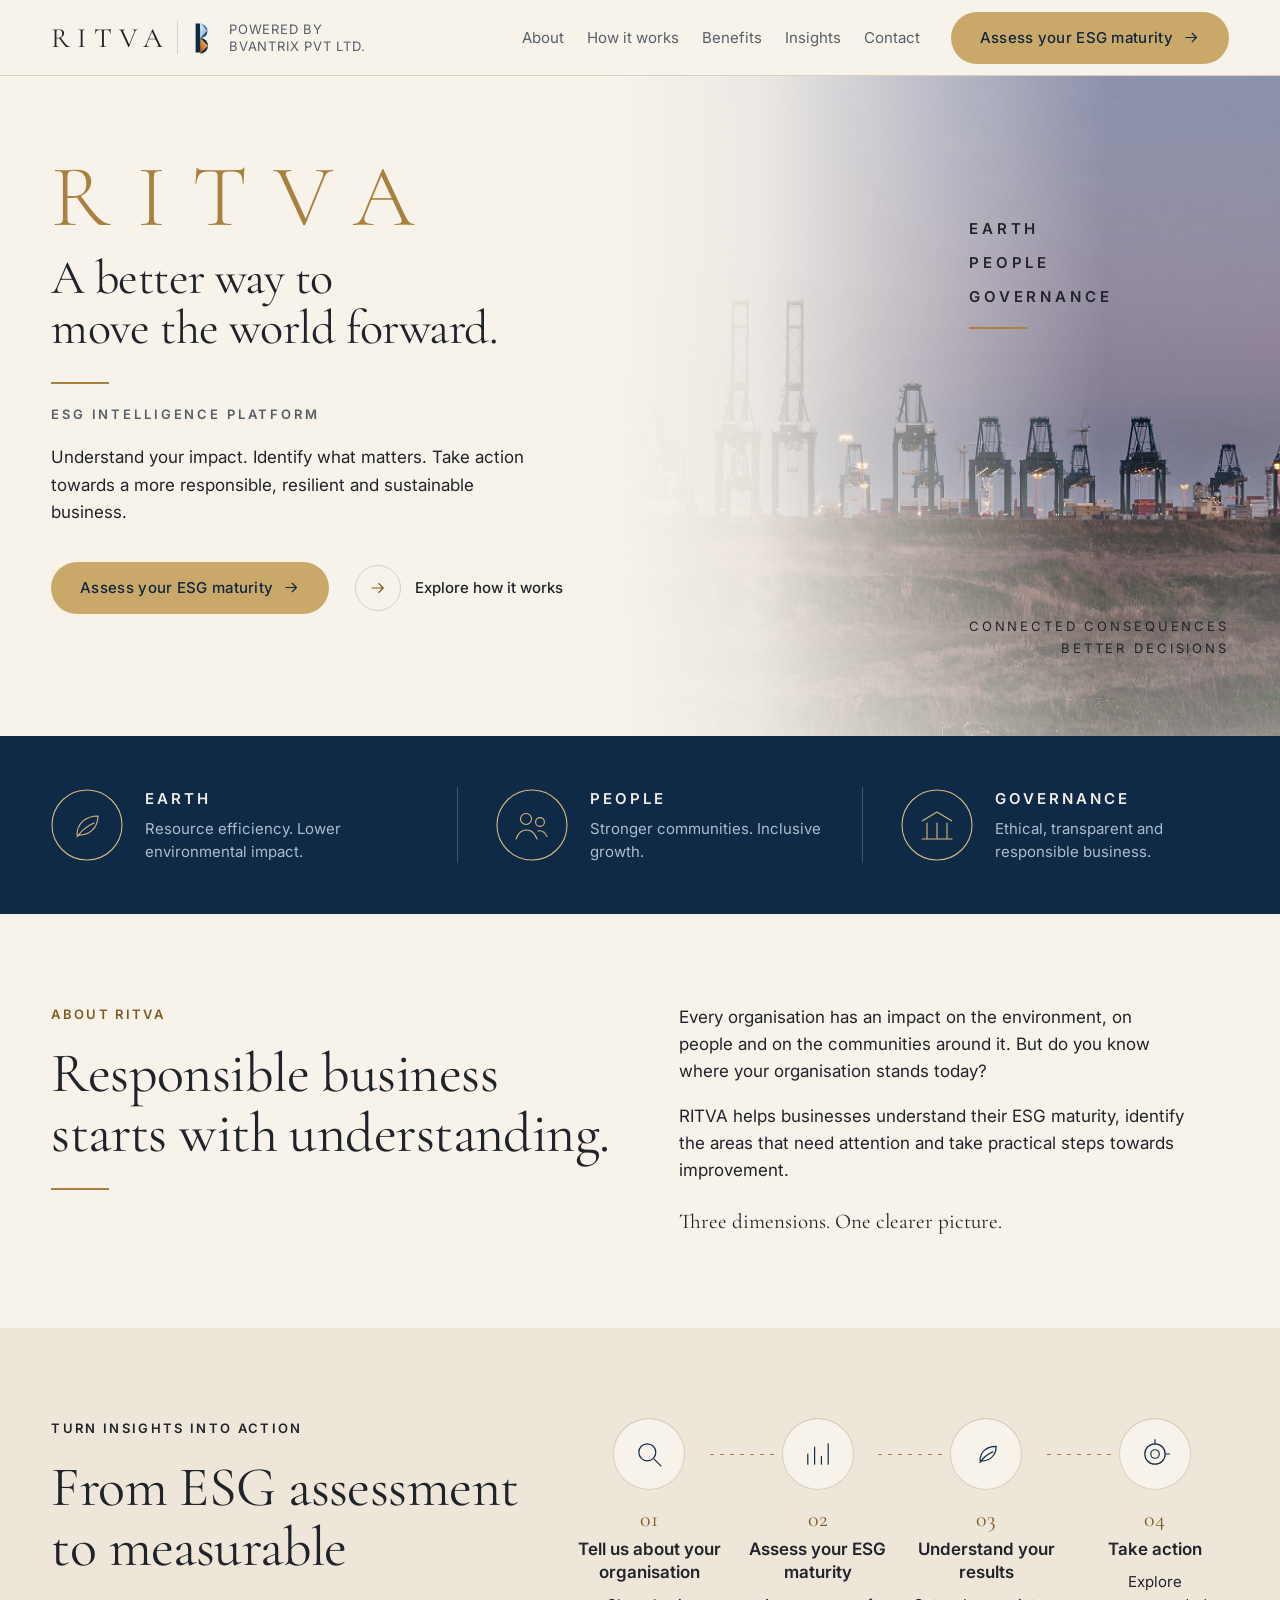
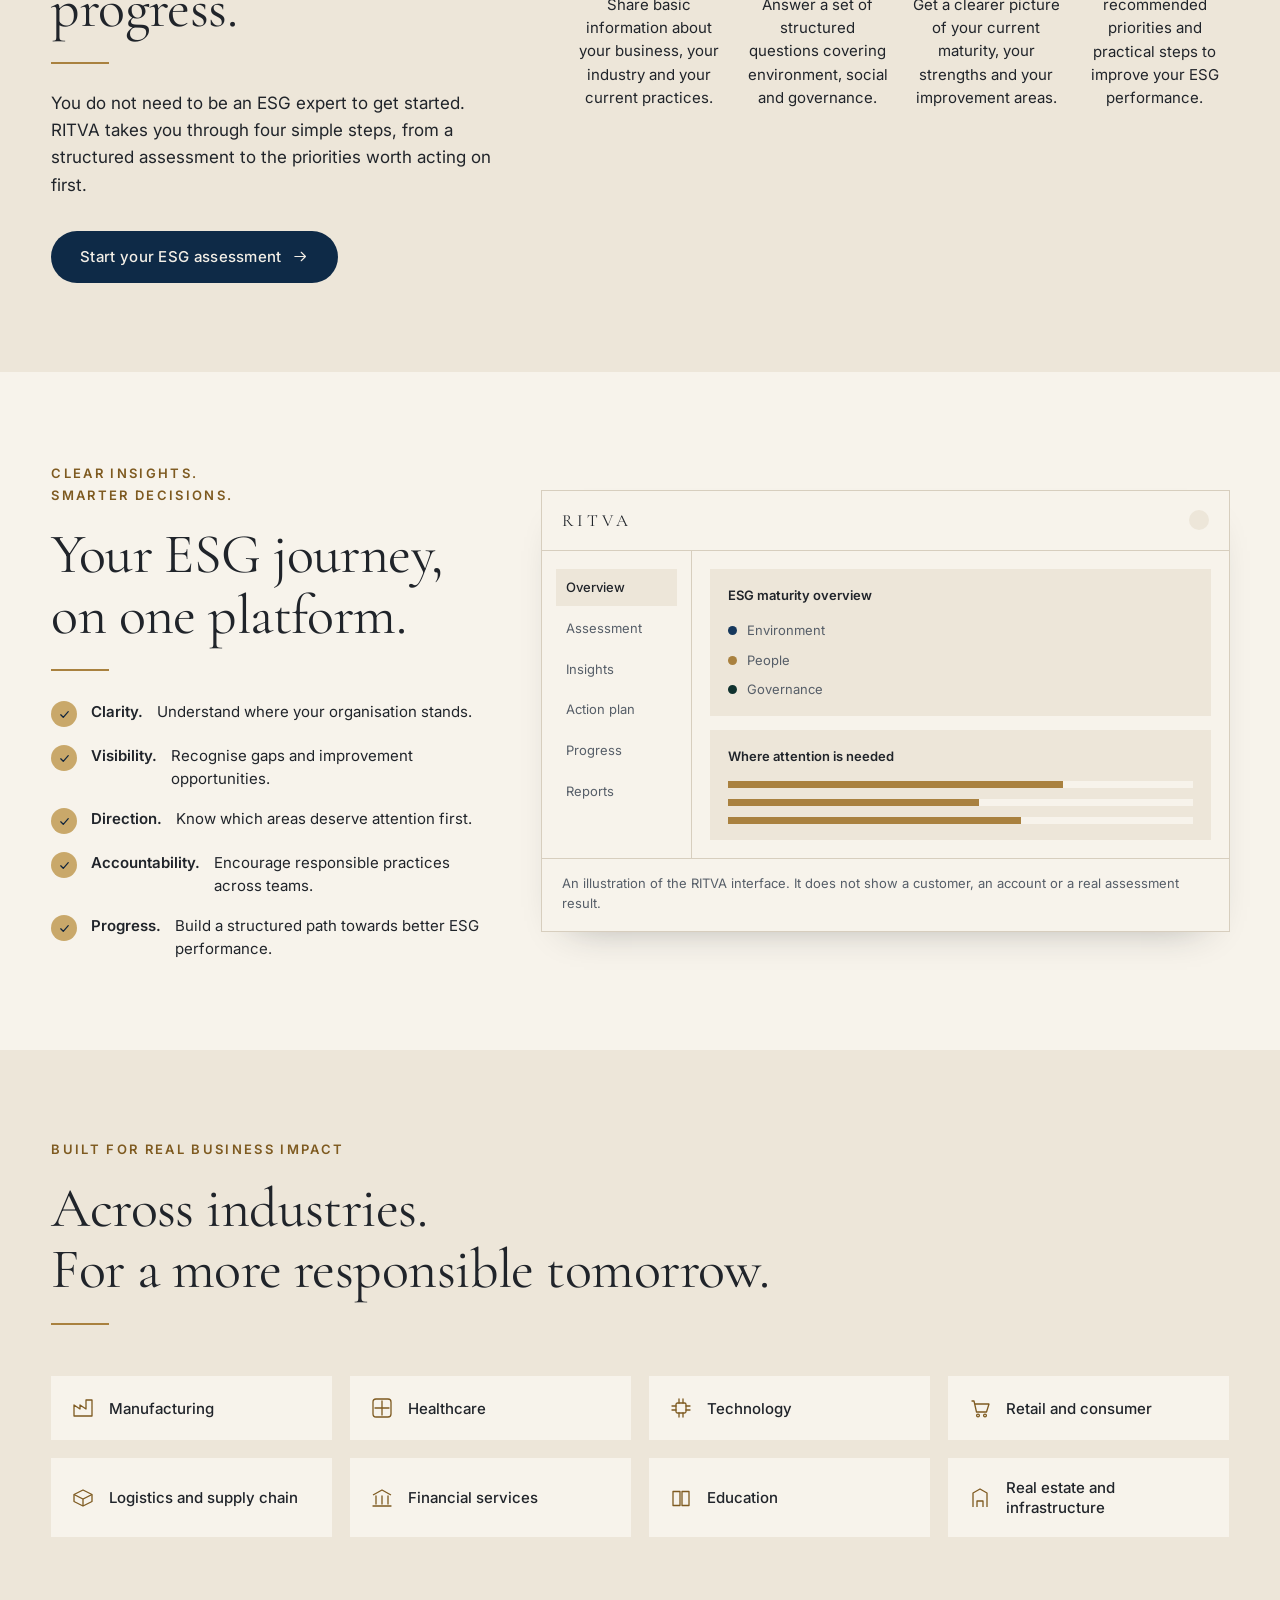
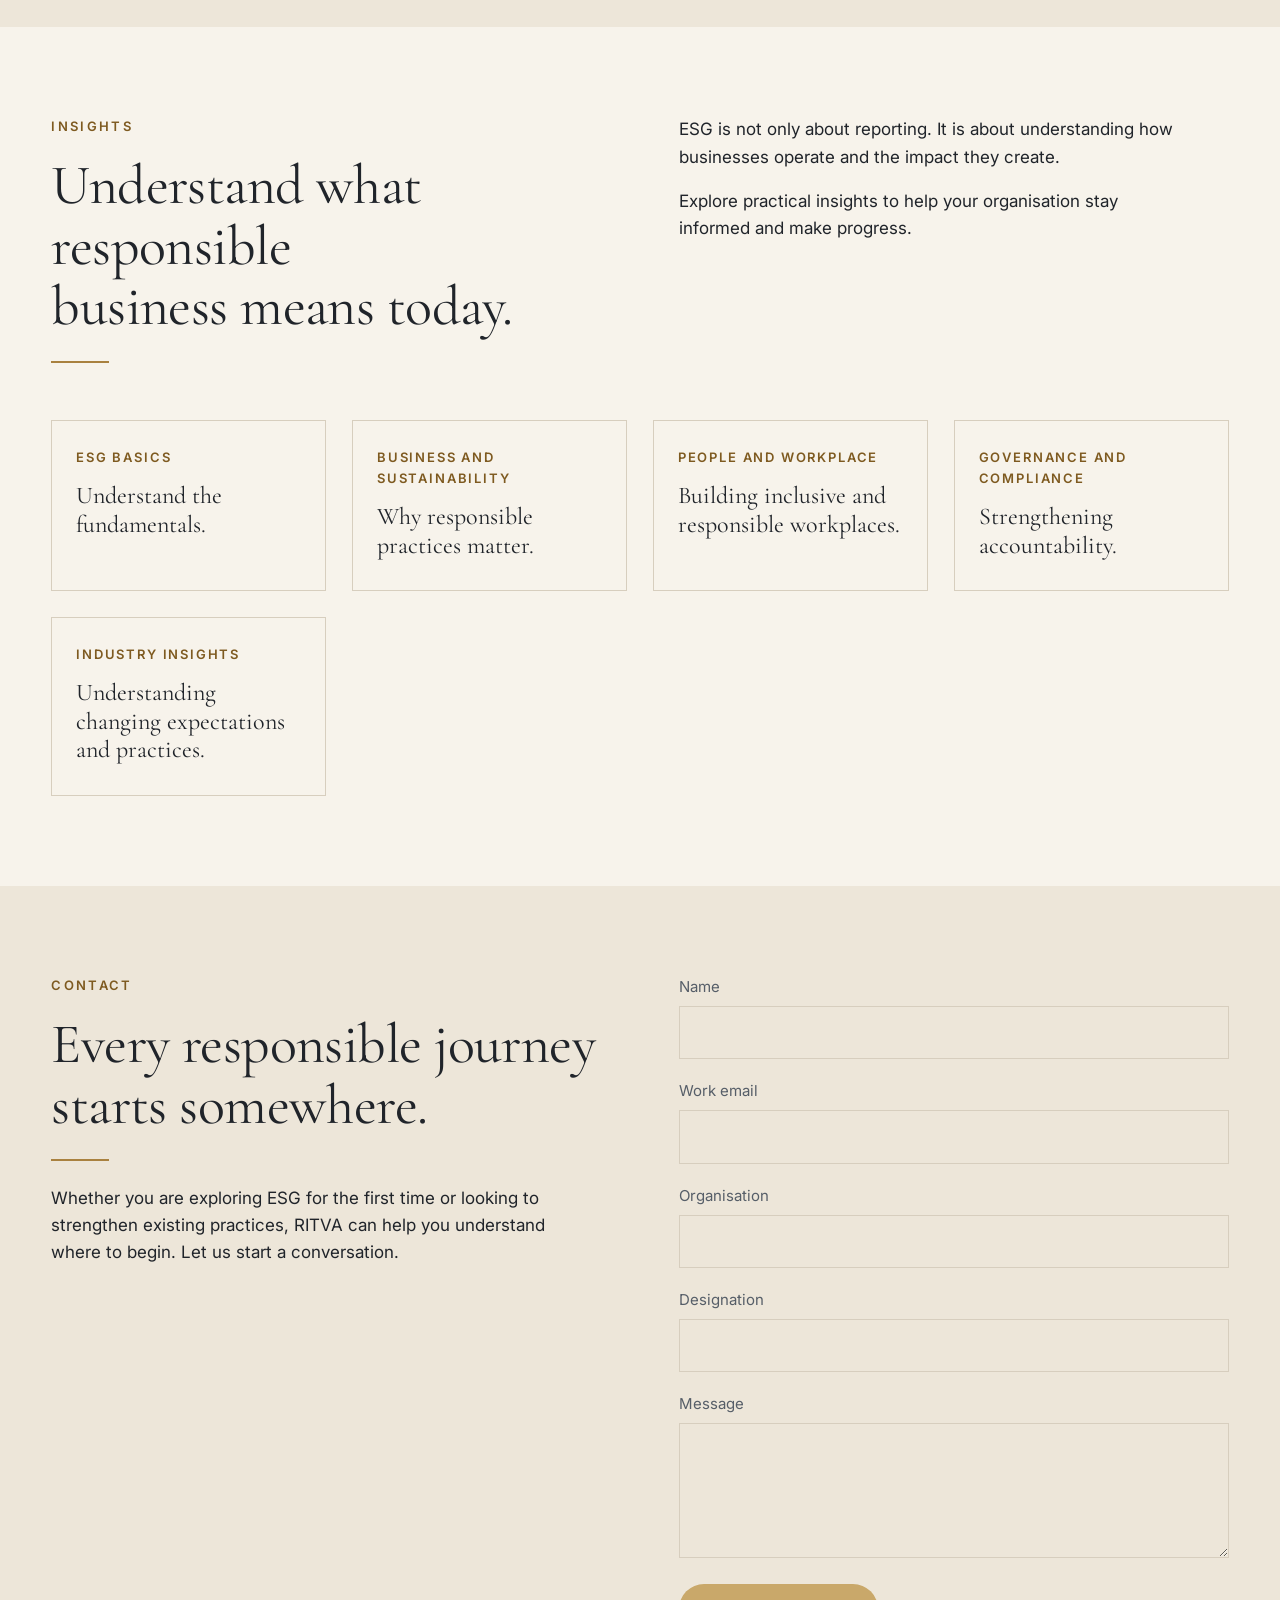
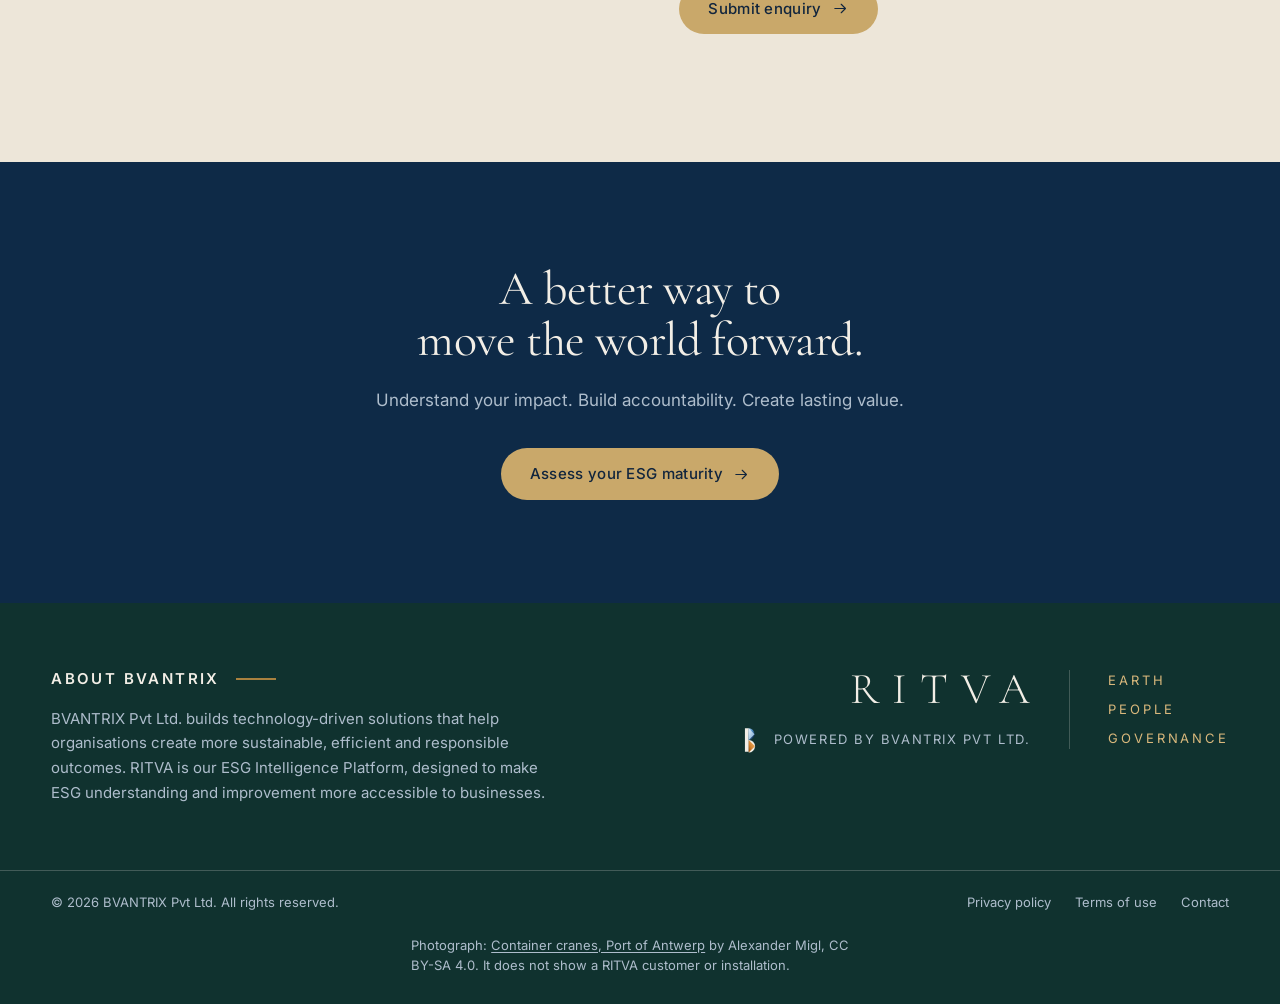
==== commit 02e62917: "Give RITVA the large screen step it never had Nothing was broken above 2000px, which is why it had n" ====
--- a/index.html
+++ b/index.html
@@ -21,7 +21,7 @@
 <link rel="preconnect" href="https://fonts.gstatic.com" crossorigin>
 <link href="https://fonts.googleapis.com/css2?family=Cormorant+Garamond:wght@300;400;500&family=Inter:wght@400;500;600&display=swap" rel="stylesheet">
 
-<link rel="stylesheet" href="css/ritva.css?v=2.6">
+<link rel="stylesheet" href="css/ritva.css?v=2.9">
 </head>
 <body>
 
@@ -70,7 +70,7 @@
     <a href="#contact">Contact</a>
   </nav>
 
-  <a class="btn btn--gold bar-cta" href="#contact">
+  <a class="btn btn--gold bar-cta" href="assessment.html">
     Assess your ESG maturity <svg class="arw" viewBox="0 0 24 24" aria-hidden="true"><use href="#arw"/></svg>
   </a>
   <button class="menu" id="menuBtn" aria-expanded="false" aria-controls="drawer">Menu</button>
@@ -82,7 +82,7 @@
   <a href="#benefits">Benefits</a>
   <a href="#insights">Insights</a>
   <a href="#contact">Contact</a>
-  <a class="drawer-cta" href="#contact">Assess your ESG maturity</a>
+  <a class="drawer-cta" href="assessment.html">Assess your ESG maturity</a>
 </div>
 
 <main id="content">
@@ -105,7 +105,7 @@
         Take action towards a more responsible, resilient and sustainable business.
       </p>
       <div class="hero-acts">
-        <a class="btn btn--gold" href="#contact">
+        <a class="btn btn--gold" href="assessment.html">
           Assess your ESG maturity <svg class="arw" viewBox="0 0 24 24" aria-hidden="true"><use href="#arw"/></svg>
         </a>
         <a class="btn-ring" href="#how">
@@ -189,7 +189,7 @@
       <p>You do not need to be an ESG expert to get started. RITVA takes you
         through four simple steps, from a structured assessment to the priorities
         worth acting on first.</p>
-      <p class="turn-act"><a class="btn btn--navy" href="#contact">
+      <p class="turn-act"><a class="btn btn--navy" href="assessment.html">
         Start your ESG assessment <svg class="arw" viewBox="0 0 24 24" aria-hidden="true"><use href="#arw"/></svg>
       </a></p>
     </div>
@@ -399,7 +399,7 @@
 <section class="close-cta" aria-labelledby="closeHead">
   <h2 class="display" id="closeHead">A better way to<br>move the world forward.</h2>
   <p>Understand your impact. Build accountability. Create lasting value.</p>
-  <p><a class="btn btn--gold" href="#contact">
+  <p><a class="btn btn--gold" href="assessment.html">
     Assess your ESG maturity <svg class="arw" viewBox="0 0 24 24" aria-hidden="true"><use href="#arw"/></svg>
   </a></p>
 </section>
--- a/css/ritva.css
+++ b/css/ritva.css
@@ -54,6 +54,28 @@
   --gap:    clamp(64px, 7vw, 120px);
 }
 
+/* A large desktop was being handed the laptop layout, centred: at 2656px the
+   1320 column left 668px of empty margin either side, half the screen, and the
+   headline stayed at the 48px it takes on a 1440 laptop. Above 1800px the same
+   scale carries further. Nothing new is introduced; every value is the next
+   step of what is already here. */
+@media (min-width: 1800px) {
+  :root {
+    --t-small: 1rem;                                          /* 16 */
+    --t-body:  clamp(1.0625rem, 0.9rem + 0.35vw, 1.1875rem);  /* 17-19 */
+    --t-lead:  clamp(1.3125rem, 1.05rem + 0.6vw, 1.5rem);     /* 21-24 */
+    --t-h3:    clamp(1.5rem, 1.15rem + 0.8vw, 1.75rem);       /* 24-28 */
+    --t-head:  clamp(3.5rem, 2.1rem + 2.8vw, 4.25rem);        /* 56-68 */
+    --t-disp:  clamp(3rem, 1.9rem + 2.6vw, 4rem);             /* 48-64 */
+
+    --bar-h:  84px;
+    --page:   min(1720px, 90vw);   /* eases in from the 1320 column rather than jumping to it */
+    --margin: clamp(64px, 3.4vw, 88px);
+    --gutter: clamp(72px, 4vw, 104px);
+    --gap:    clamp(120px, 7vw, 172px);
+  }
+}
+
 *, *::before, *::after { box-sizing: border-box; }
 
 html { scroll-behavior: smooth; scroll-padding-top: calc(var(--bar-h) + 16px); }
@@ -276,7 +298,13 @@
   padding-block: clamp(48px, 6vw, 92px) clamp(52px, 6vw, 96px);
   min-height: clamp(520px, 56vw, 660px);
 }
-.hero-words { grid-column: 1; max-width: 42ch; }
+.hero-words {
+  grid-column: 1;
+  /* wide enough that the headline holds its two lines at every size: 42ch
+     capped it at 503px and broke it into three on a large screen. The copy
+     keeps its own, shorter measure. */
+  max-width: 62ch;
+}
 .hero .wordmark {
   font-size: clamp(2.75rem, 1.4rem + 5.4vw, 5.5rem);
   color: var(--gold); margin-bottom: 12px;
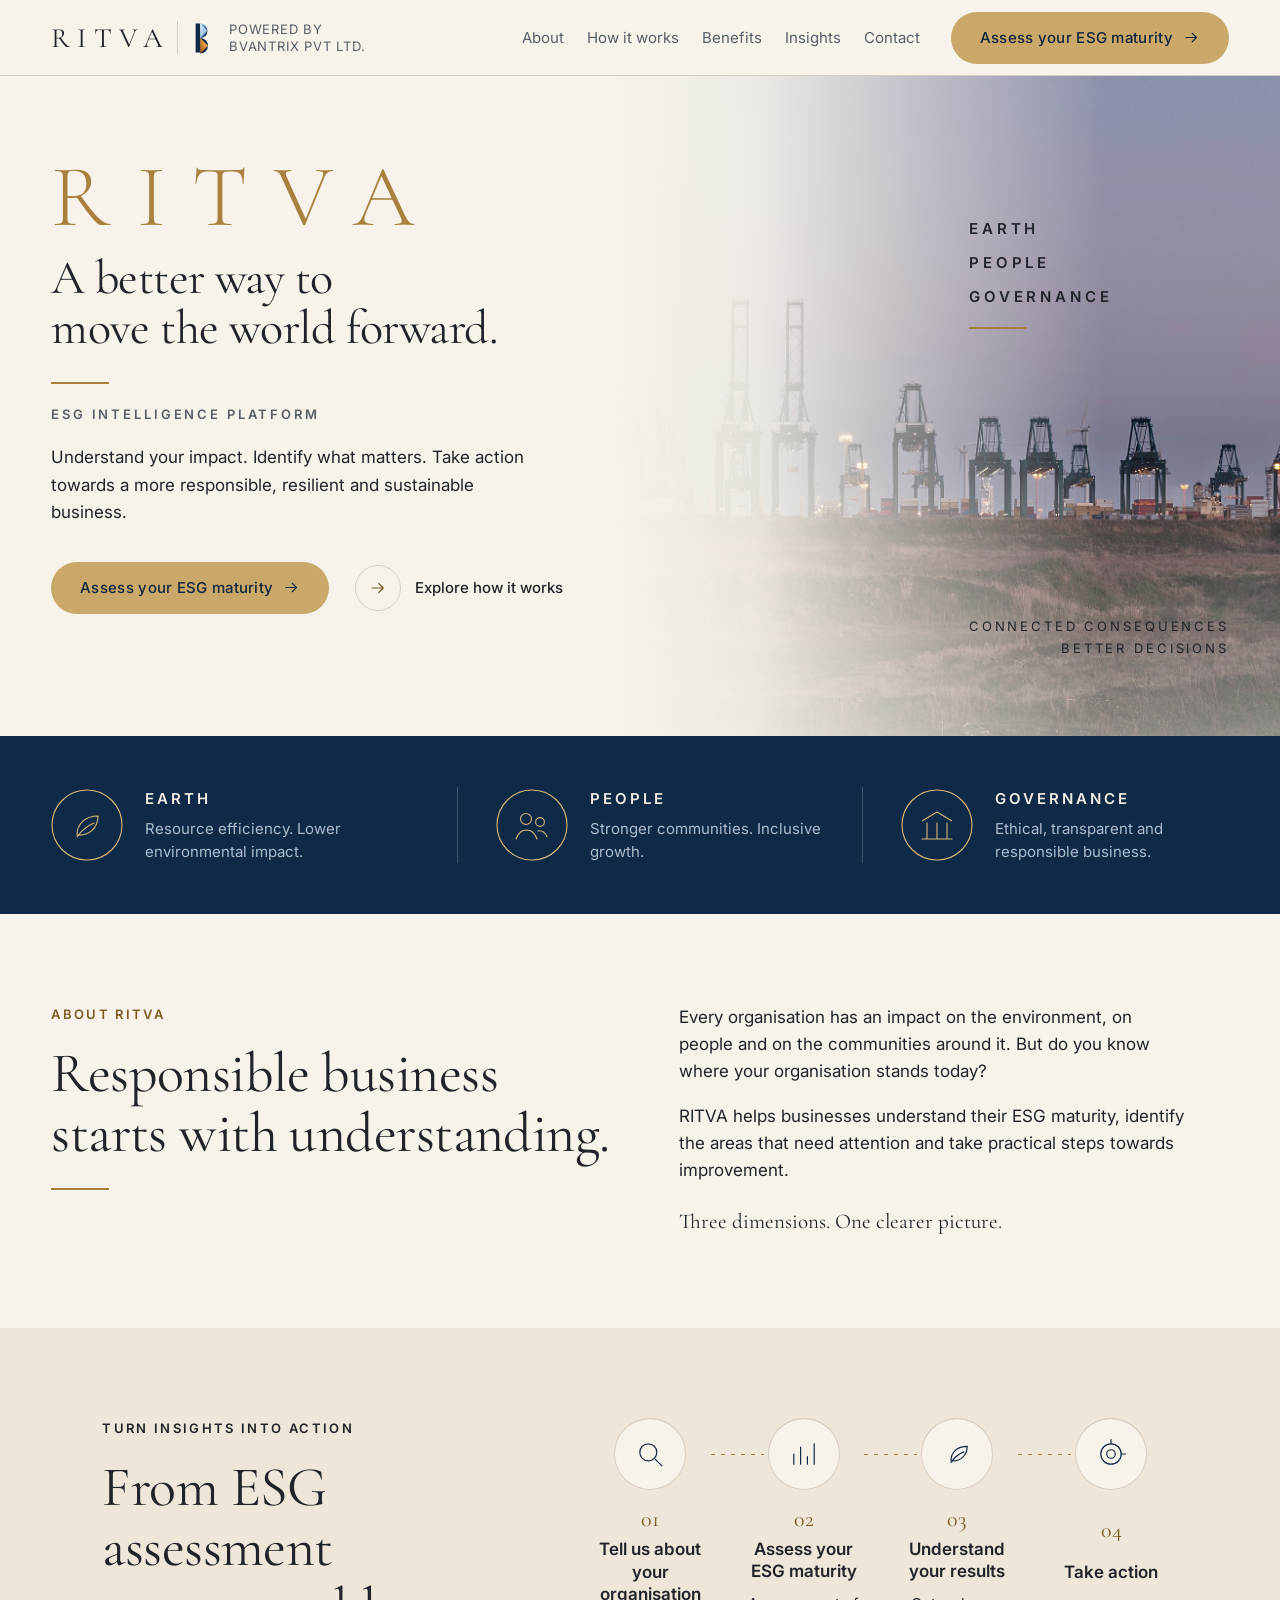
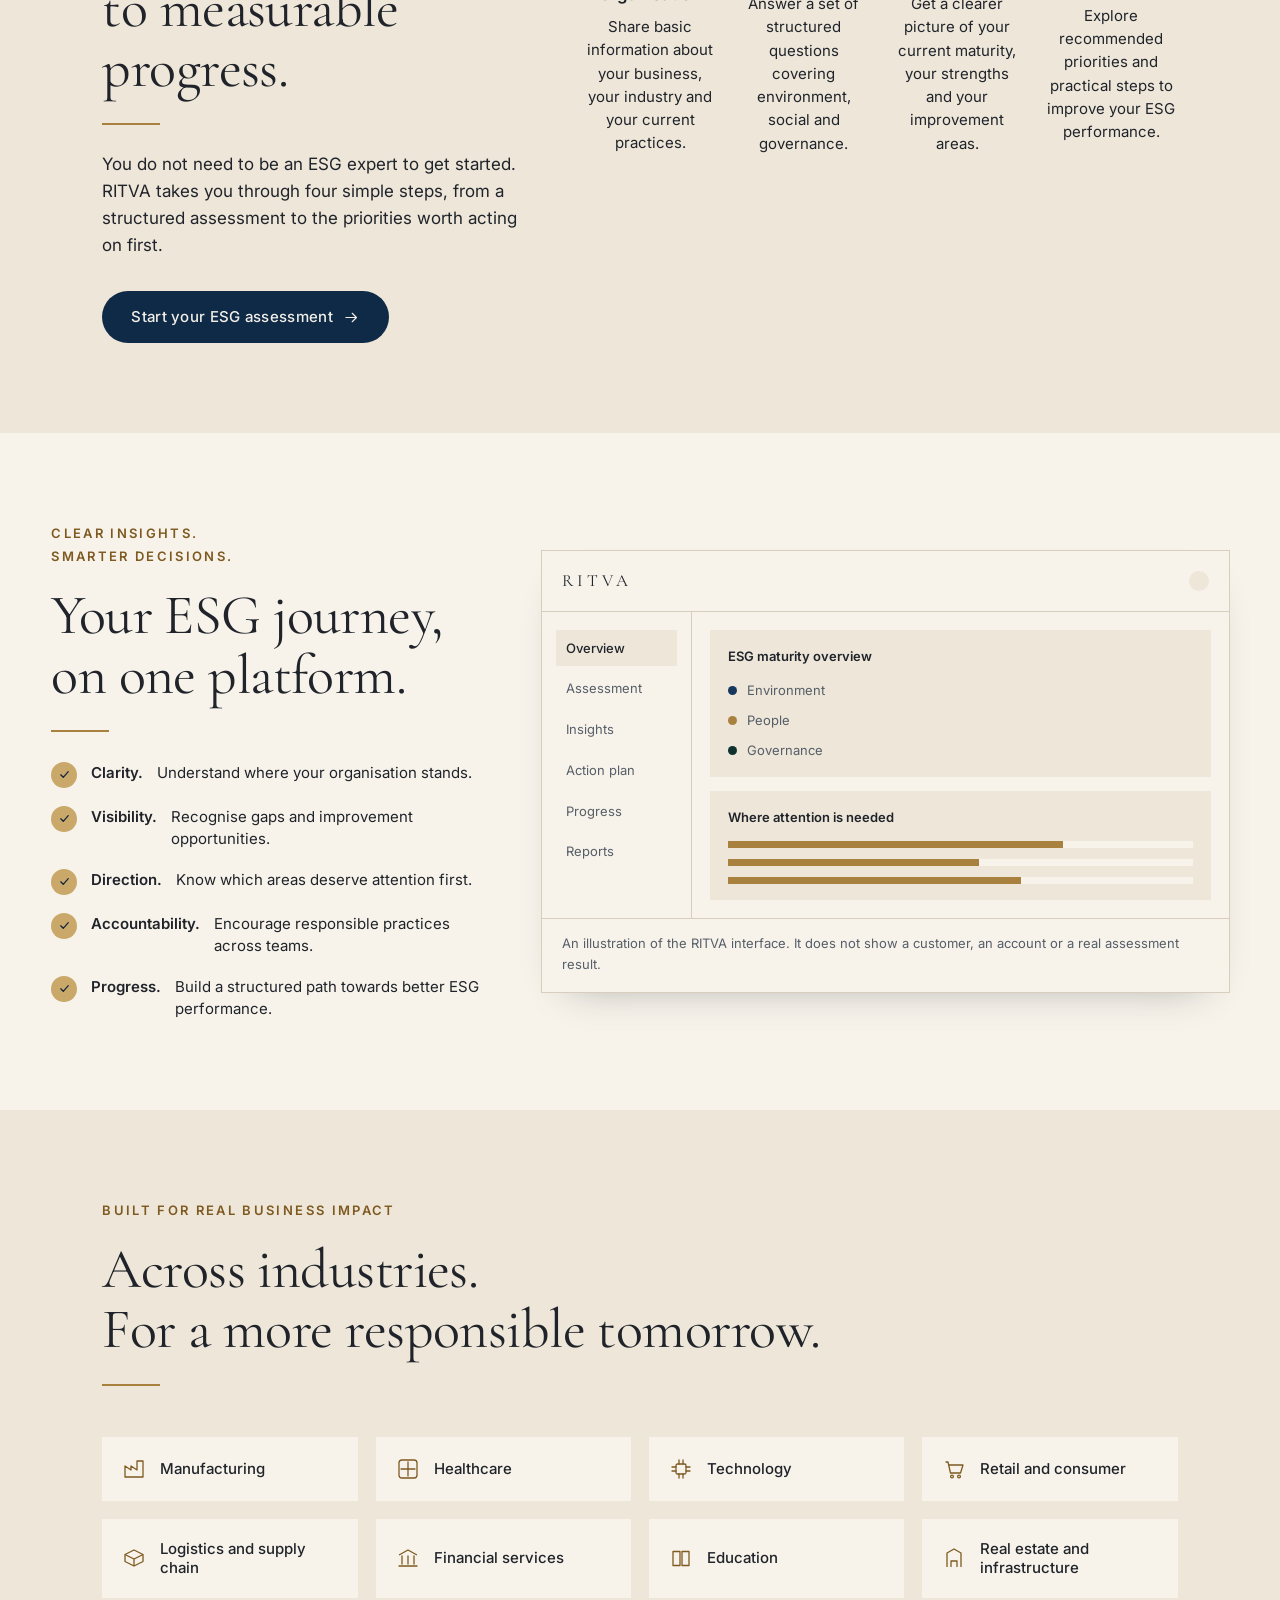
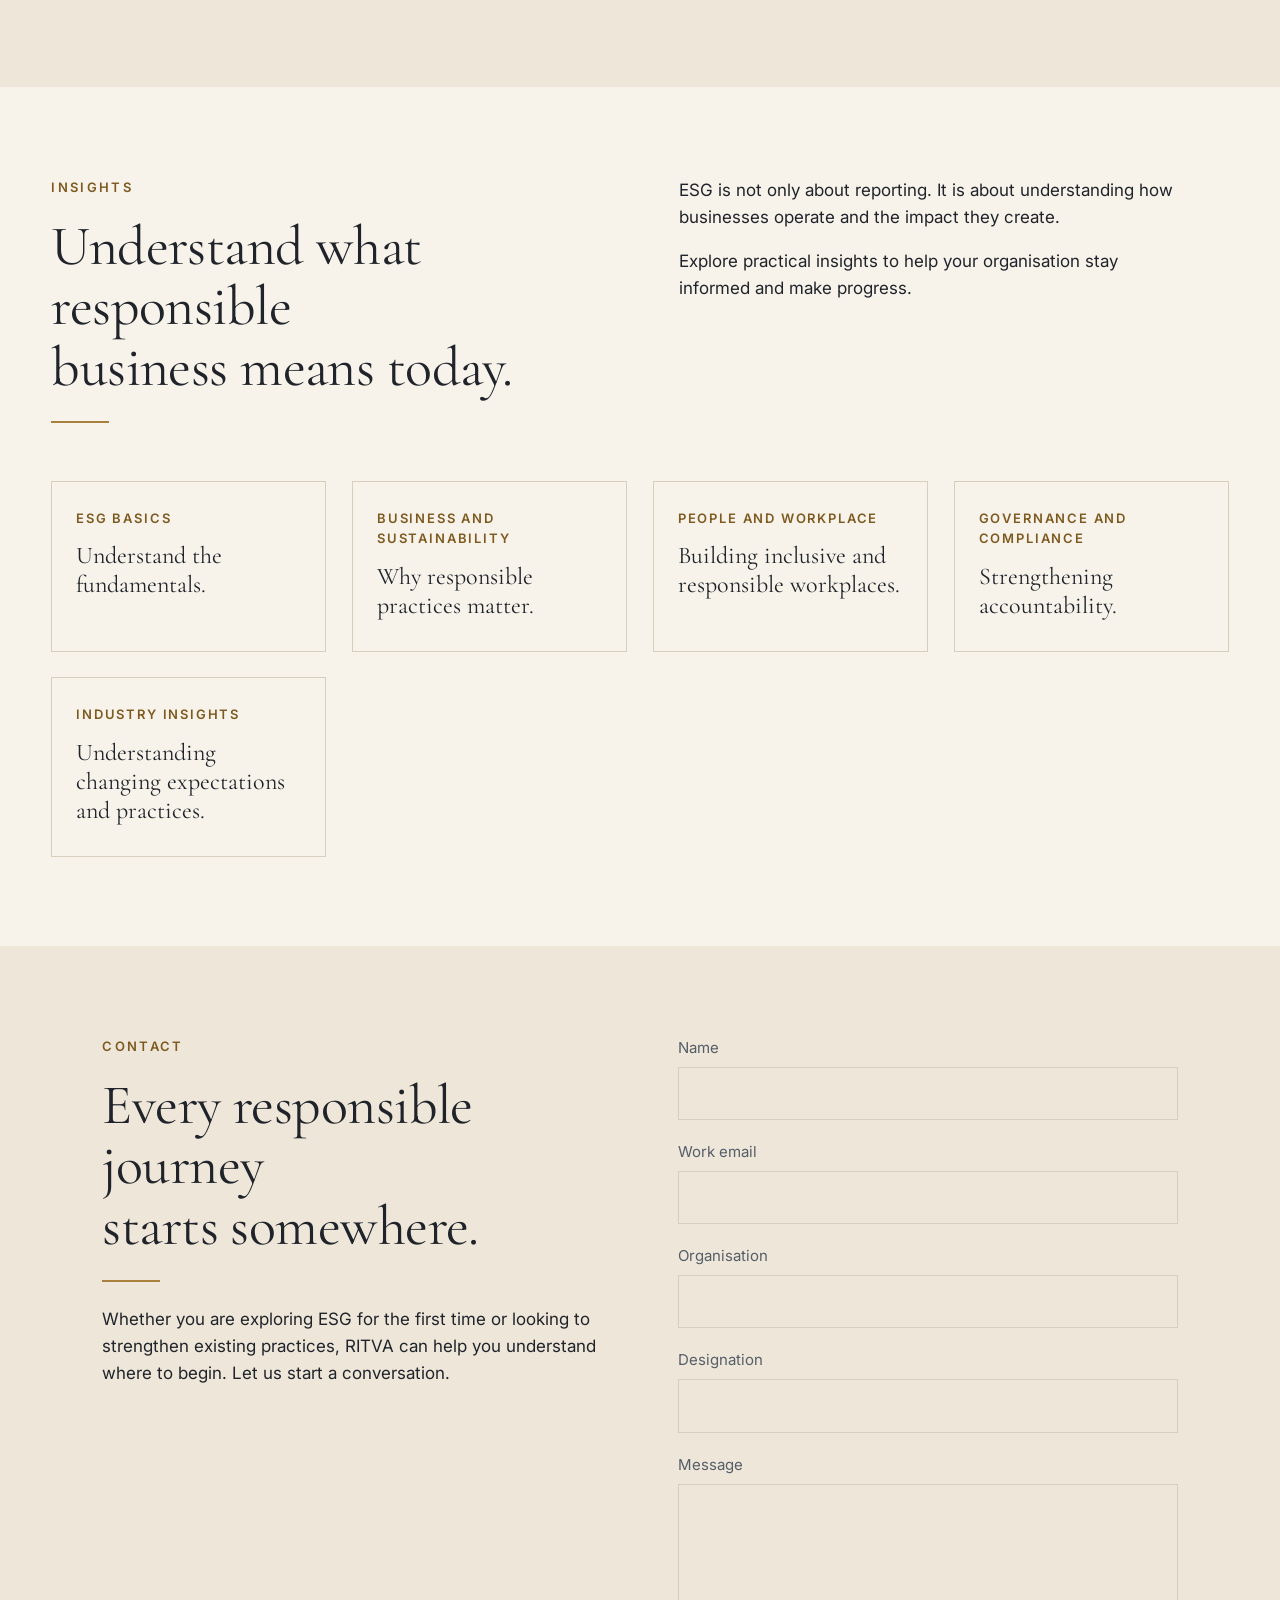
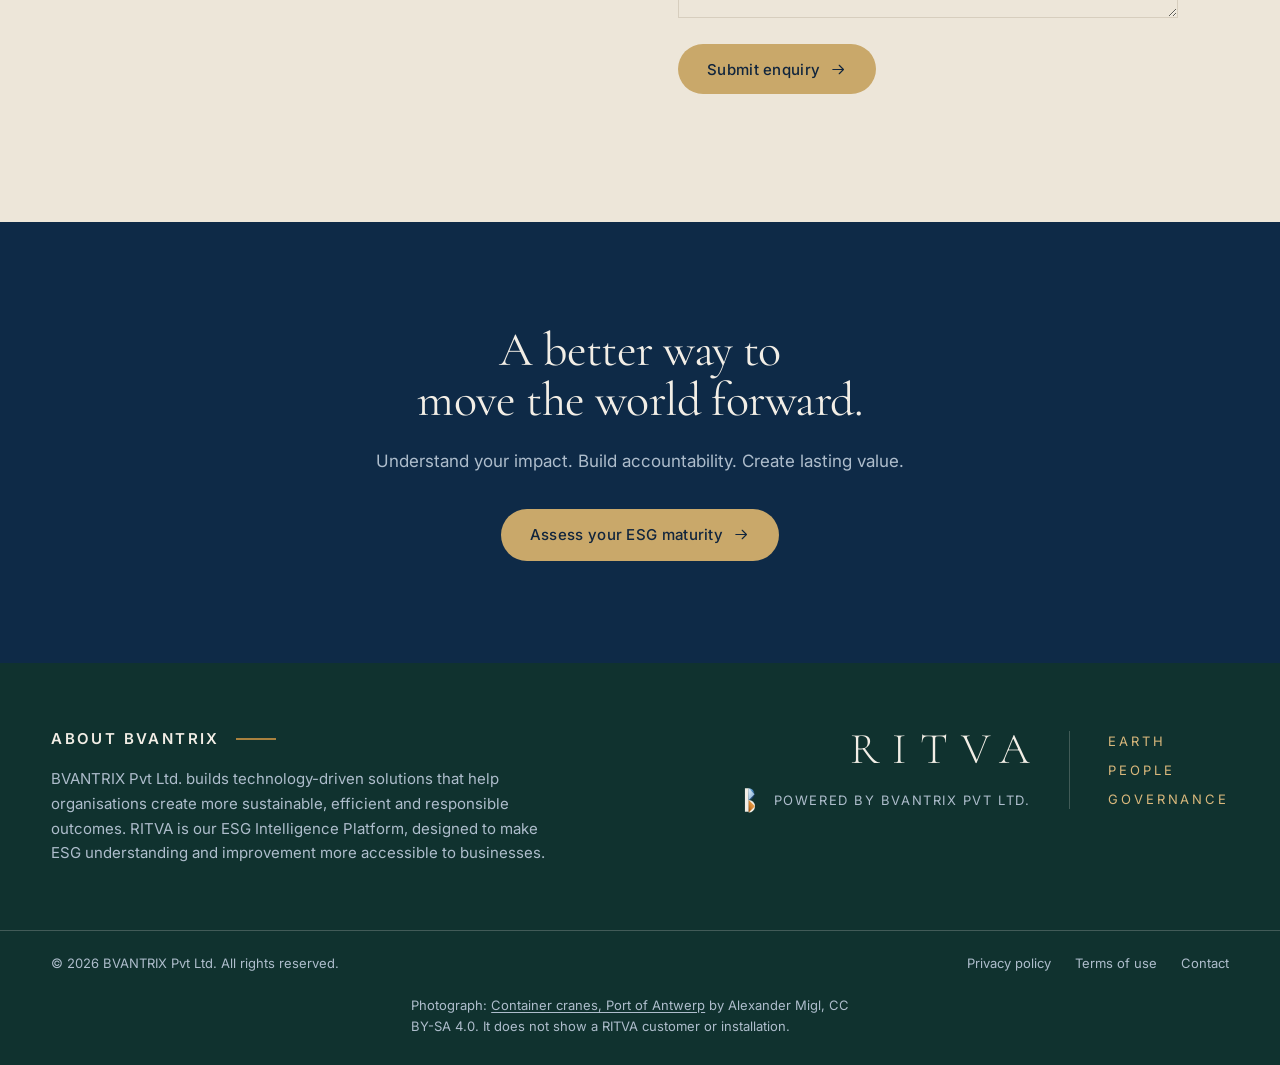
==== commit 4ced1b18: "Carry the header to both edges, and put every section on one line You boxed the ends of the header a" ====
--- a/index.html
+++ b/index.html
@@ -21,7 +21,7 @@
 <link rel="preconnect" href="https://fonts.gstatic.com" crossorigin>
 <link href="https://fonts.googleapis.com/css2?family=Cormorant+Garamond:wght@300;400;500&family=Inter:wght@400;500;600&display=swap" rel="stylesheet">
 
-<link rel="stylesheet" href="css/ritva.css?v=2.9">
+<link rel="stylesheet" href="css/ritva.css?v=3.1">
 </head>
 <body>
 
--- a/css/ritva.css
+++ b/css/ritva.css
@@ -111,16 +111,22 @@
 
 /* ── the frame ───────────────────────────────────────────────────────── */
 
-.page, .bar, .band > *, .foot-main, .foot-strip, .close-cta, .hero-inner {
+.page, .band > *, .foot-main, .foot-strip, .close-cta, .hero-inner {
   width: 100%; max-width: var(--page);
   margin-inline: auto;
   padding-inline: var(--margin);
 }
 .page { padding-block: var(--gap); }
 .page + .page { padding-top: 0; }
-.page--stone { background: var(--stone); max-width: none; }
-.page--stone > * { max-width: var(--page); margin-inline: auto; }
-.page--stone { padding-block: var(--gap); }
+/* A stone page is full bleed, so its children carry the column. They were
+   given the max-width and the auto margins but not the side padding, which
+   set their text 68px to the left of every other section on the page. */
+.page--stone { background: var(--stone); max-width: none; padding-block: var(--gap); }
+.page--stone > * {
+  max-width: var(--page);
+  margin-inline: auto;
+  padding-inline: var(--margin);
+}
 .page + .page--stone, .page--stone + .page { padding-top: var(--gap); }
 
 /* ── type ────────────────────────────────────────────────────────────── */
@@ -199,7 +205,14 @@
 
 /* ── header ──────────────────────────────────────────────────────────── */
 
+/* The bar's background has to reach both edges of the window while its
+   contents stay on the page column, the way the navy band and the footer
+   already do. It was in the column group, so on a wide screen the background
+   stopped where the column did and the hero showed through at either end.
+   The padding carries the content in to the column instead. */
 .bar {
+  width: 100%; max-width: none;
+  padding-inline: max(var(--margin), calc((100% - var(--page)) / 2 + var(--margin)));
   position: sticky; top: 0; z-index: 50;
   display: flex; align-items: center; gap: clamp(16px, 2.4vw, 40px);
   min-height: var(--bar-h);
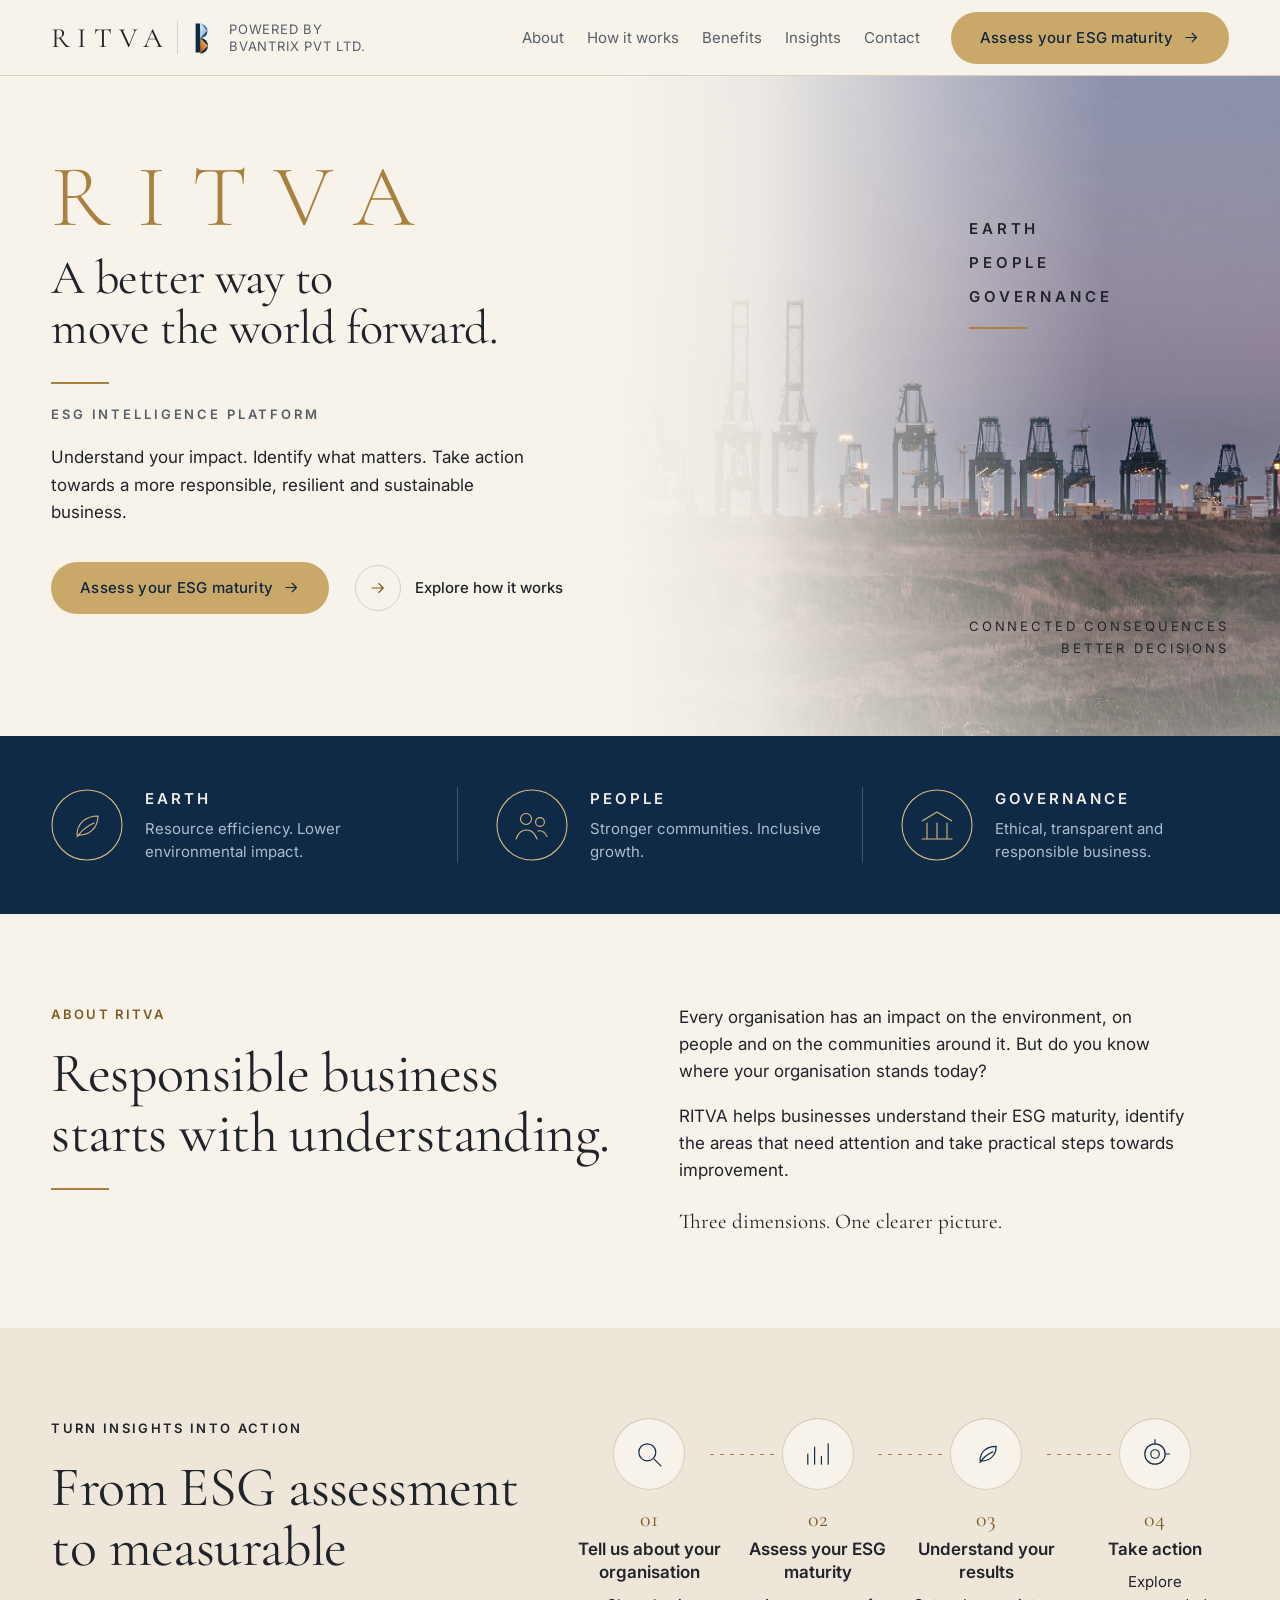
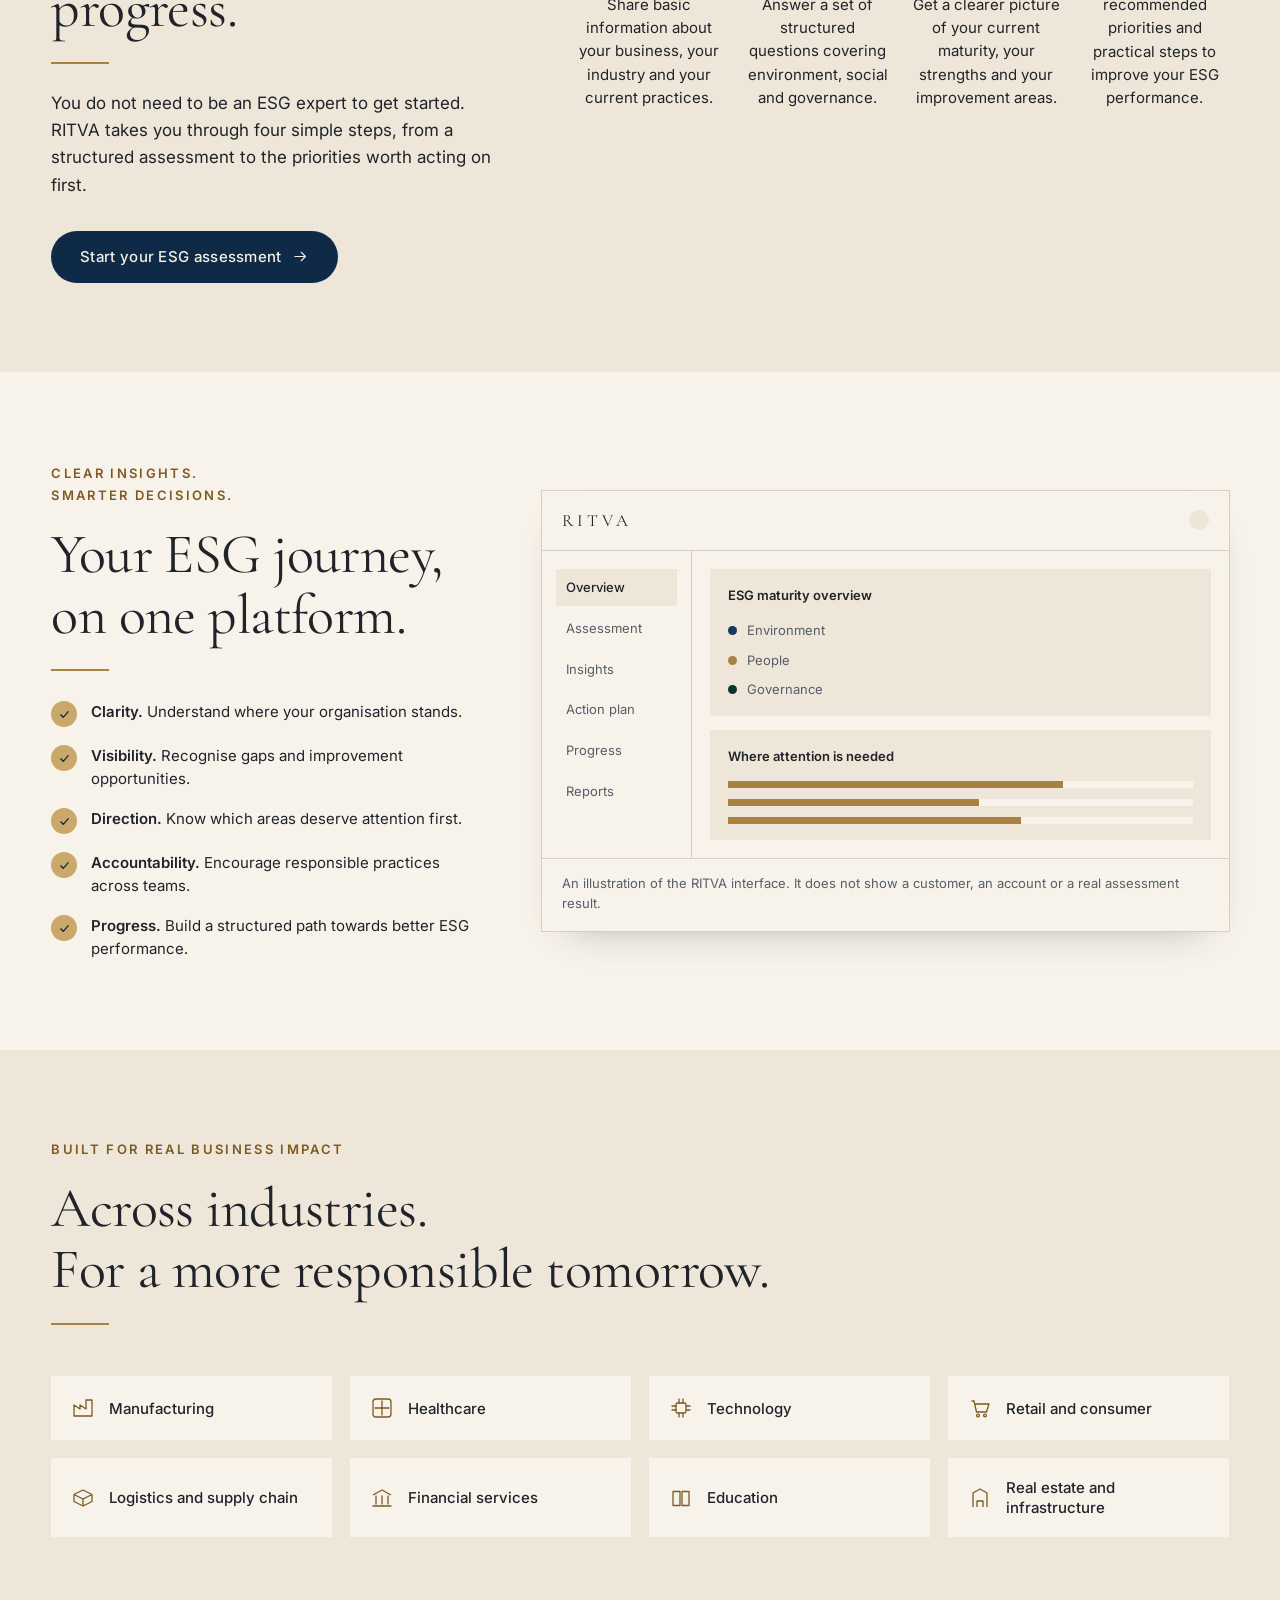
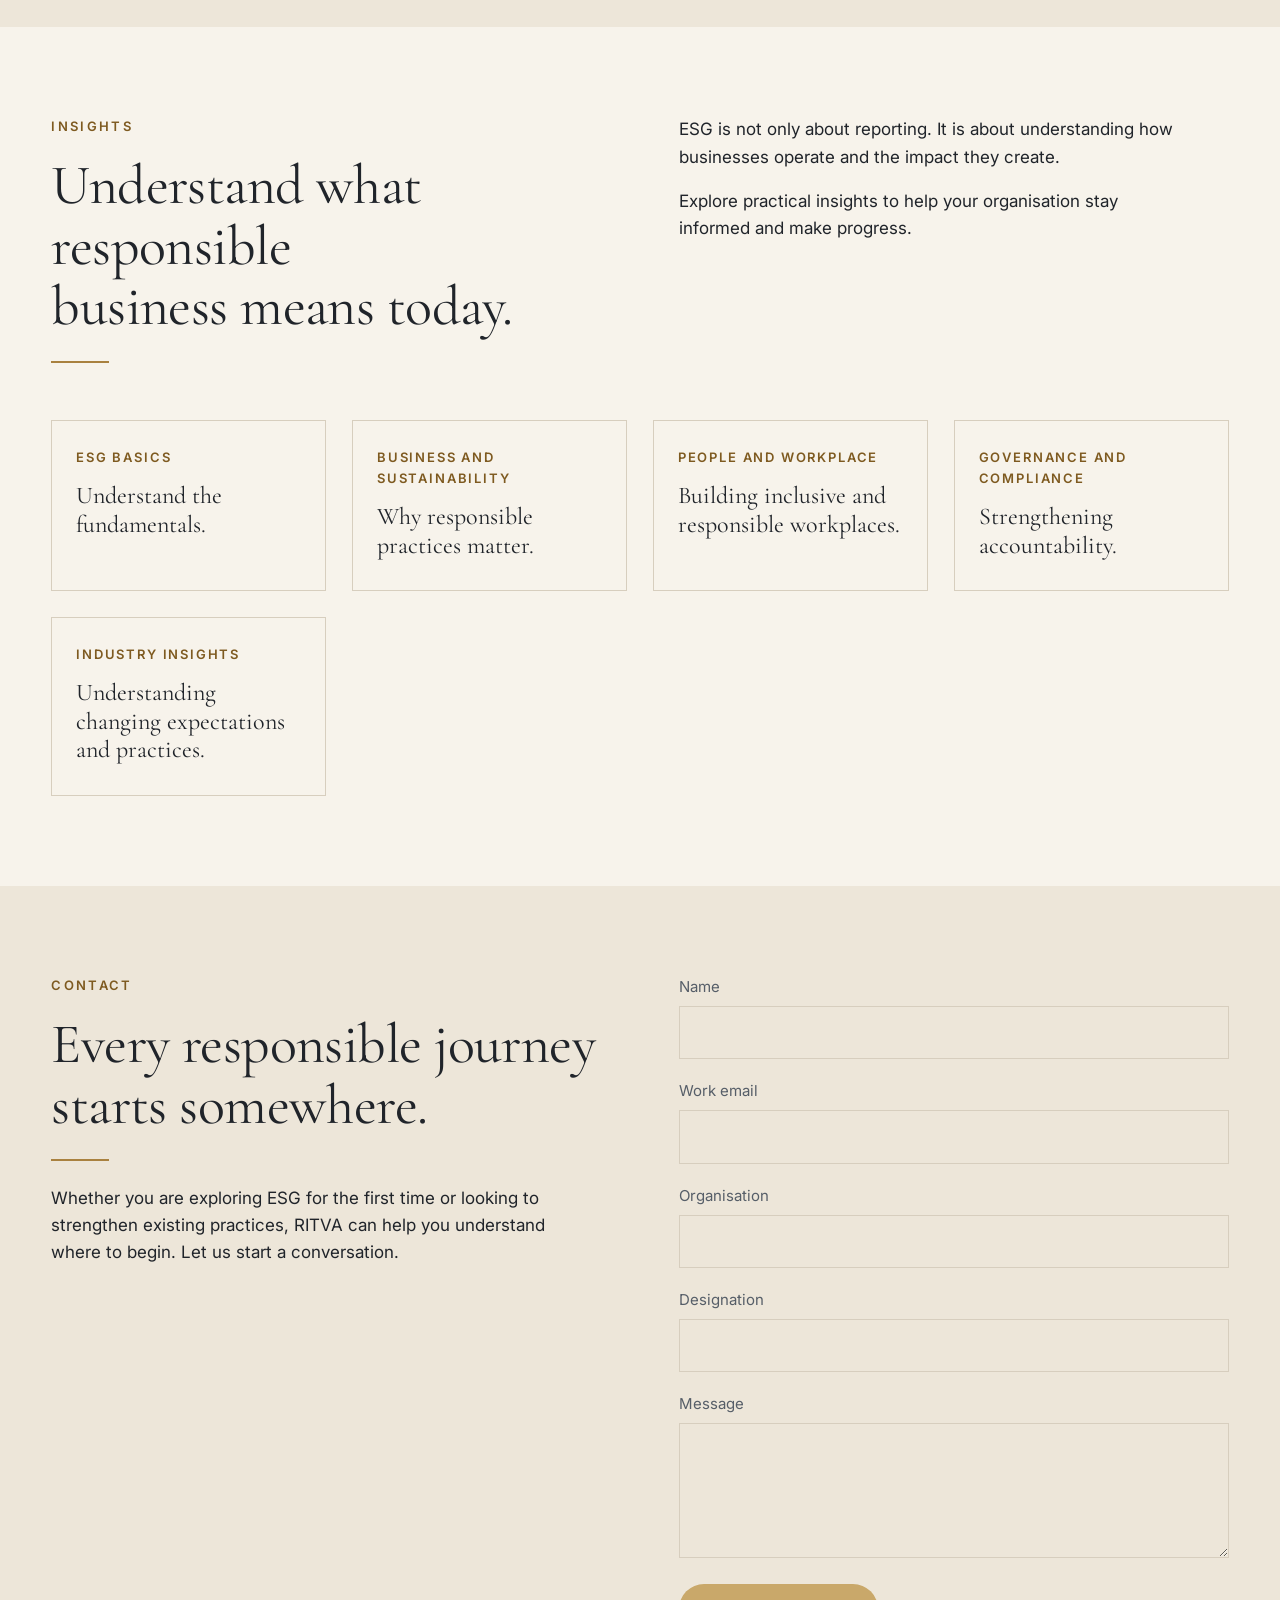
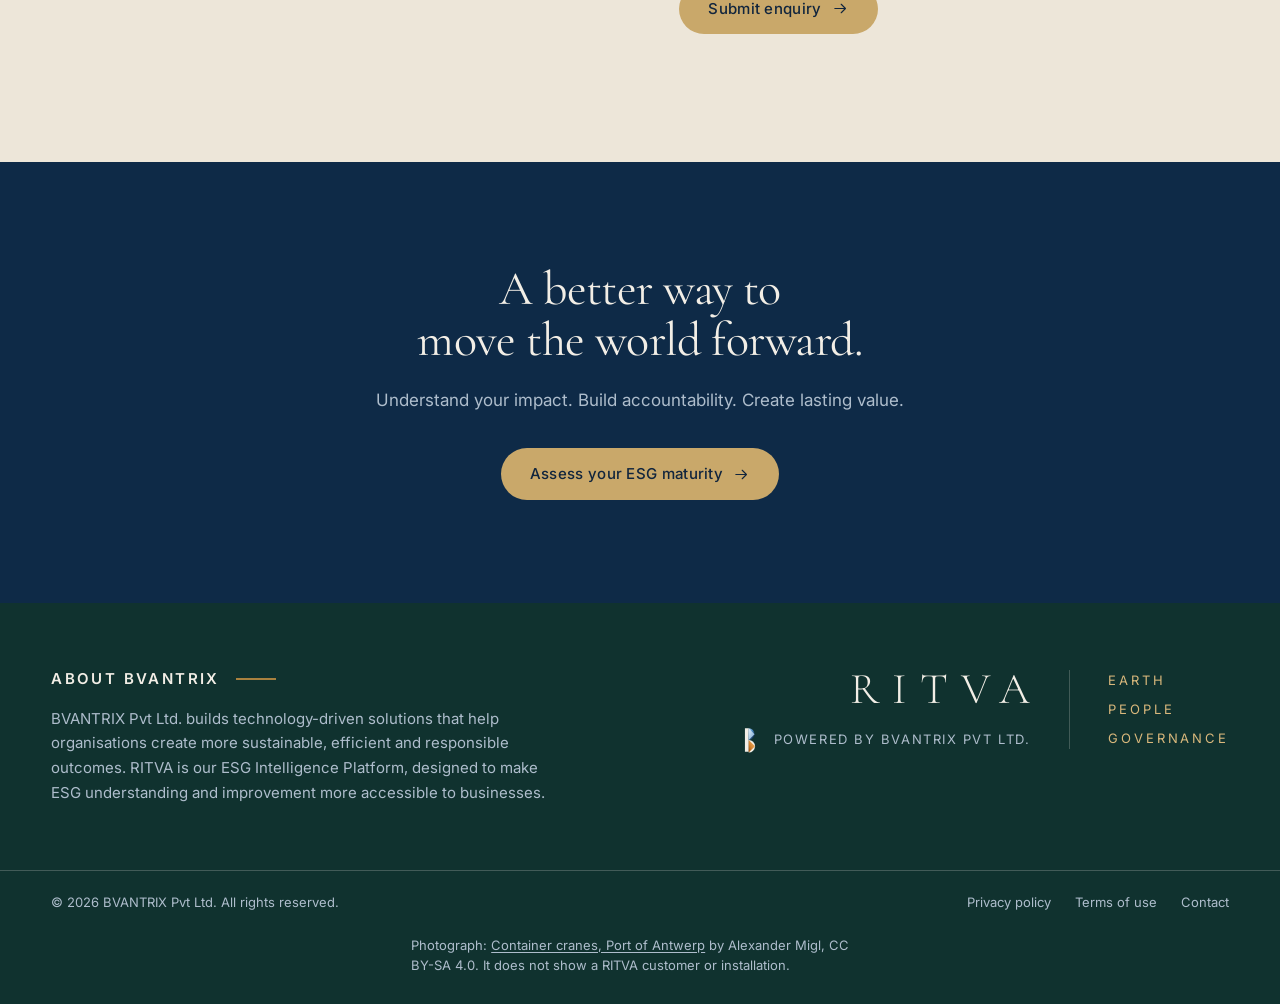
==== commit 5755628e: "Fix the mobile layout, top to bottom, on both pages Measured every block at 320-2671px rather than e" ====
--- a/index.html
+++ b/index.html
@@ -21,7 +21,7 @@
 <link rel="preconnect" href="https://fonts.gstatic.com" crossorigin>
 <link href="https://fonts.googleapis.com/css2?family=Cormorant+Garamond:wght@300;400;500&family=Inter:wght@400;500;600&display=swap" rel="stylesheet">
 
-<link rel="stylesheet" href="css/ritva.css?v=3.1">
+<link rel="stylesheet" href="css/ritva.css?v=3.8">
 </head>
 <body>
 
@@ -254,15 +254,15 @@
       <span class="rule" aria-hidden="true"></span>
       <ul class="ticks">
         <li><span class="tick" aria-hidden="true"><svg viewBox="0 0 24 24"><path d="M6 12.5l4 4 8-9" fill="none" stroke="currentColor" stroke-width="2" stroke-linecap="round" stroke-linejoin="round"/></svg></span>
-          <b>Clarity.</b> Understand where your organisation stands.</li>
+          <span class="tick-t"><b>Clarity.</b> Understand where your organisation stands.</span></li>
         <li><span class="tick" aria-hidden="true"><svg viewBox="0 0 24 24"><path d="M6 12.5l4 4 8-9" fill="none" stroke="currentColor" stroke-width="2" stroke-linecap="round" stroke-linejoin="round"/></svg></span>
-          <b>Visibility.</b> Recognise gaps and improvement opportunities.</li>
+          <span class="tick-t"><b>Visibility.</b> Recognise gaps and improvement opportunities.</span></li>
         <li><span class="tick" aria-hidden="true"><svg viewBox="0 0 24 24"><path d="M6 12.5l4 4 8-9" fill="none" stroke="currentColor" stroke-width="2" stroke-linecap="round" stroke-linejoin="round"/></svg></span>
-          <b>Direction.</b> Know which areas deserve attention first.</li>
+          <span class="tick-t"><b>Direction.</b> Know which areas deserve attention first.</span></li>
         <li><span class="tick" aria-hidden="true"><svg viewBox="0 0 24 24"><path d="M6 12.5l4 4 8-9" fill="none" stroke="currentColor" stroke-width="2" stroke-linecap="round" stroke-linejoin="round"/></svg></span>
-          <b>Accountability.</b> Encourage responsible practices across teams.</li>
+          <span class="tick-t"><b>Accountability.</b> Encourage responsible practices across teams.</span></li>
         <li><span class="tick" aria-hidden="true"><svg viewBox="0 0 24 24"><path d="M6 12.5l4 4 8-9" fill="none" stroke="currentColor" stroke-width="2" stroke-linecap="round" stroke-linejoin="round"/></svg></span>
-          <b>Progress.</b> Build a structured path towards better ESG performance.</li>
+          <span class="tick-t"><b>Progress.</b> Build a structured path towards better ESG performance.</span></li>
       </ul>
     </div>
 
--- a/css/ritva.css
+++ b/css/ritva.css
@@ -121,7 +121,13 @@
 /* A stone page is full bleed, so its children carry the column. They were
    given the max-width and the auto margins but not the side padding, which
    set their text 68px to the left of every other section on the page. */
-.page--stone { background: var(--stone); max-width: none; padding-block: var(--gap); }
+/* Its children carry the column, so the stone page must not also carry the
+   frame's side padding: the two stacked, and every stone section's text sat
+   one margin further in than every ivory one, zig-zagging down the page. */
+.page--stone {
+  background: var(--stone); max-width: none;
+  padding-block: var(--gap); padding-inline: 0;
+}
 .page--stone > * {
   max-width: var(--page);
   margin-inline: auto;
@@ -266,9 +272,12 @@
 
 .menu {
   display: none;
-  background: none; border: 0; padding: 6px 0;
+  background: none; border: 0;
+  /* the only control in the header on a phone, so it gets a full 44px target
+     without moving the word off the margin */
+  padding: 11px 6px; margin-right: -6px;
   font-family: var(--text); font-size: var(--t-small); color: var(--charcoal);
-  min-height: 24px; cursor: pointer;
+  min-height: 44px; cursor: pointer;
 }
 
 .drawer {
@@ -541,7 +550,7 @@
 @media (max-width: 920px) {
   .bar-nav, .bar-cta { display: none; }
   .menu { display: block; }
-  .hero { grid-template-columns: 1fr; gap: 36px; }
+  .hero { gap: 0; }   /* the inner's own padding sets the distance to the picture */
   .hero-words { max-width: none; }
   .split { grid-template-columns: 1fr; gap: 28px; }
   .dims { grid-template-columns: 1fr; gap: 26px; }
@@ -554,7 +563,9 @@
 @media (max-width: 680px) {
   .values { grid-template-columns: 1fr; }
   .steps { grid-template-columns: 1fr; }
-  .hero-acts .btn { width: 100%; }
+  /* every primary action on a phone fills the column: the enquiry button sat
+     at its own text width under five full-width fields */
+  .hero-acts .btn, .form-act .btn, .turn-act .btn { width: 100%; }
   .foot-strip { flex-direction: column; align-items: flex-start; }
 }
 
@@ -659,6 +670,11 @@
 
 .ticks { display: grid; gap: 18px; }
 .ticks li { display: flex; align-items: flex-start; gap: 14px; font-size: var(--t-small); line-height: 1.5; }
+/* The bold label and the sentence after it are one run of text. Left loose in
+   the flex row they became two items, so every line after the first started
+   under the sentence rather than under the label, and each row broke at a
+   different place. */
+.ticks .tick-t { min-width: 0; }
 .ticks b { font-weight: 600; }
 .tick {
   display: grid; place-items: center; flex: none;
@@ -746,22 +762,49 @@
 }
 
 @media (max-width: 920px) {
-  .hero-media { width: 100%; opacity: .5; }
+  /* On a phone the photograph stopped being a picture: behind a 95% scrim at
+     half opacity it read as a missing image rather than a backdrop. There is
+     no column to sit beside here, so it becomes a real picture under the
+     words. A scrim is only needed where text sits on top of it, and no text
+     does any more. */
+  .hero { display: flex; flex-direction: column; }
+  .hero-inner { order: 1; grid-template-columns: 1fr; min-height: 0; position: relative; z-index: 1; }
+  .hero-media {
+    order: 2;
+    /* relative, not static: the scrim below is absolutely positioned and has
+       to resolve against the picture rather than the whole hero */
+    position: relative; z-index: auto;
+    width: 100%; height: clamp(300px, 64vw, 420px);
+    /* it tucks up under the words so its soft top edge overlaps them, the way
+       the desktop picture runs under the right of the text */
+    margin-top: clamp(-96px, -12vw, -56px);
+  }
+  /* the same dissolve the desktop does from the left, turned to come from
+     above: the picture emerges out of the paper instead of starting at a cut */
   .hero-media::after {
-    background: linear-gradient(180deg, rgba(247,243,235,.86) 0%, rgba(247,243,235,.95) 55%, var(--ivory) 100%);  /* taste-skill-ignore: the scrim over the hero photograph, and the dotted step connector */
+    display: block;
+    background: linear-gradient(180deg,  /* taste-skill-ignore: a neutral scrim over a photograph, the exception the rule names */
+      var(--ivory) 0%,
+      rgba(247, 243, 235, .72) 26%,
+      rgba(247, 243, 235, .28) 52%,
+      rgba(247, 243, 235, 0) 78%);
   }
-  .hero-inner { grid-template-columns: 1fr; min-height: 0; }
   .hero-words { max-width: none; }
-  .hero-dims {
-    grid-column: 1; grid-auto-flow: column; justify-content: start;
-    gap: 18px; padding-top: 34px;
-  }
-  .hero-dims .rule { display: none; }
+  /* The navy band immediately below names Earth, People and Governance and
+     explains each one. Repeating the three words here left them hanging under
+     the buttons, attached to nothing. */
+  .hero-dims { display: none; }
   .hero-foot { display: none; }
   .track { grid-template-columns: repeat(2, minmax(0, 1fr)); gap: 32px 20px; }
   .track li + li::before { display: none; }
   .panel-body { grid-template-columns: 1fr; }
-  .panel-rail { border-right: 0; border-bottom: 1px solid var(--rule); grid-auto-flow: column; overflow-x: auto; }  /* taste-skill-ignore: a rule the approved reference design draws */
+  /* the strip scrolls sideways, so its last tab fades out rather than being
+     sliced off mid-word at the edge of the screen */
+  .panel-rail {
+    border-right: 0; border-bottom: 1px solid var(--rule);  /* taste-skill-ignore: a rule the approved reference design draws */
+    grid-auto-flow: column; overflow-x: auto;
+    mask-image: linear-gradient(90deg, #000 calc(100% - 32px), transparent);  /* taste-skill-ignore: a mask that fades a scrolling strip, not a decorative fill */
+  }
   .foot-brand { justify-content: flex-start; text-align: left; }
   .foot-brand > div { text-align: left; }
 }
@@ -777,3 +820,108 @@
 @media (max-width: 430px) {
   .inds { grid-template-columns: 1fr; }
 }
+
+@media (max-width: 680px) {
+  /* Stacked into a single column, a centred step sat as an island in a page
+     that is left-aligned from the header to the footer. The icon moves beside
+     its words so the whole list starts on the same edge as everything else. */
+  .track { text-align: left; }
+  .track li { justify-items: start; grid-template-columns: 56px minmax(0, 1fr); column-gap: 20px; }
+  .track-ico { width: 56px; height: 56px; grid-row: 1 / span 3; }
+  .track-ico svg { width: 26px; height: 26px; }
+  .track-n, .track li h3, .track li p { grid-column: 2; }
+  .track-n { margin-top: 0; }
+}
+
+
+/* ── one vertical rhythm on a phone ──────────────────────────────────────
+   Stacked into a single column, blocks that read as the same thing on a
+   desktop were arriving at six different distances: a rule sat 20, 24, 26 or
+   30px above its copy, a section's grid began 36 or 40px below its heading,
+   and the closing band was padded wider than the sections above it. The
+   steps below are the same four numbers everywhere: 24 under a rule, 32 to a
+   grid, 48 inside the navy strip, and the page's own gap at the close.
+   ------------------------------------------------------------------------ */
+
+@media (max-width: 920px) {
+  .hero .hero-words .rule,
+  .turn-words .rule,
+  .platform-words .rule { margin-bottom: 24px; }
+
+  .inds  { margin-top: 32px; gap: 14px; }
+  .cards { margin-top: 32px; }
+
+  /* the strip was padded tighter than anything around it */
+  .dims { padding-block: 48px; }
+
+  /* and the closing band wider */
+  .close-cta { padding-block: var(--gap); }
+}
+
+/* ===========================================================================
+   Interaction
+
+   One easing and two durations for the whole site. The brief asks for
+   lightweight transitions and no unnecessary animation, so nothing here
+   moves more than three pixels, everything is transform or colour (which
+   the compositor can do without touching layout), and all of it stops for
+   a reader who has asked their system for reduced motion.
+   =========================================================================== */
+
+:root {
+  --ease:  cubic-bezier(.16, .84, .3, 1);
+  --quick: .18s;
+  --soft:  .3s;
+}
+
+/* an arrow leans the way it points */
+.btn .arw, .btn-ring .arw { transition: transform var(--quick) var(--ease); }
+.btn:hover .arw, .btn:focus-visible .arw,
+.btn-ring:hover .arw, .btn-ring:focus-visible .arw { transform: translateX(3px); }
+
+/* the mark lifts a hair when you reach for the wordmark */
+.brand .bvx { transition: transform var(--quick) var(--ease); }
+.brand:hover .bvx, .brand:focus-visible .bvx { transform: translateY(-1px); }
+
+/* an insight card rises off the page; its edge was already picking up the gold */
+.cards li { transition: border-color var(--quick) ease, transform var(--soft) var(--ease); }
+.cards li:hover { transform: translateY(-3px); }
+
+/* an industry tile does the same, and its mark takes the accent */
+.inds li { transition: transform var(--soft) var(--ease); }
+.inds li:hover { transform: translateY(-2px); }
+.inds li span { transition: color var(--quick) ease; }
+.inds li:hover span { color: var(--gold); }
+
+/* a step on the track picks up the accent as you pass it */
+.track-ico { transition: box-shadow var(--quick) ease, transform var(--soft) var(--ease); }
+.track li:hover .track-ico {
+  transform: translateY(-2px);
+  box-shadow: 0 0 0 1px var(--gold) inset;  /* taste-skill-ignore: the ring the reference design draws */
+}
+
+/* the dimension marks brighten on the navy band */
+.dim-icon { transition: color var(--soft) ease, transform var(--soft) var(--ease); }
+.dims li:hover .dim-icon { color: var(--on-navy); transform: translateY(-2px); }
+
+/* a tick answers the row it belongs to */
+.ticks li { transition: color var(--quick) ease; }
+.tick { transition: transform var(--soft) var(--ease); }
+.ticks li:hover .tick { transform: scale(1.08); }
+
+/* a field says it has your attention */
+.fld label { transition: color var(--quick) ease; }
+.fld:focus-within label { color: var(--gold-text); }
+
+/* footer links warm rather than jump */
+.foot-strip a, .foot-credit a { transition: color var(--quick) ease; }
+
+/* ── and none of it for a reader who has asked for stillness ──────────── */
+@media (prefers-reduced-motion: reduce) {
+  *, *::before, *::after {
+    animation-duration: .001ms !important;
+    animation-iteration-count: 1 !important;
+    transition-duration: .001ms !important;
+    scroll-behavior: auto !important;
+  }
+}
